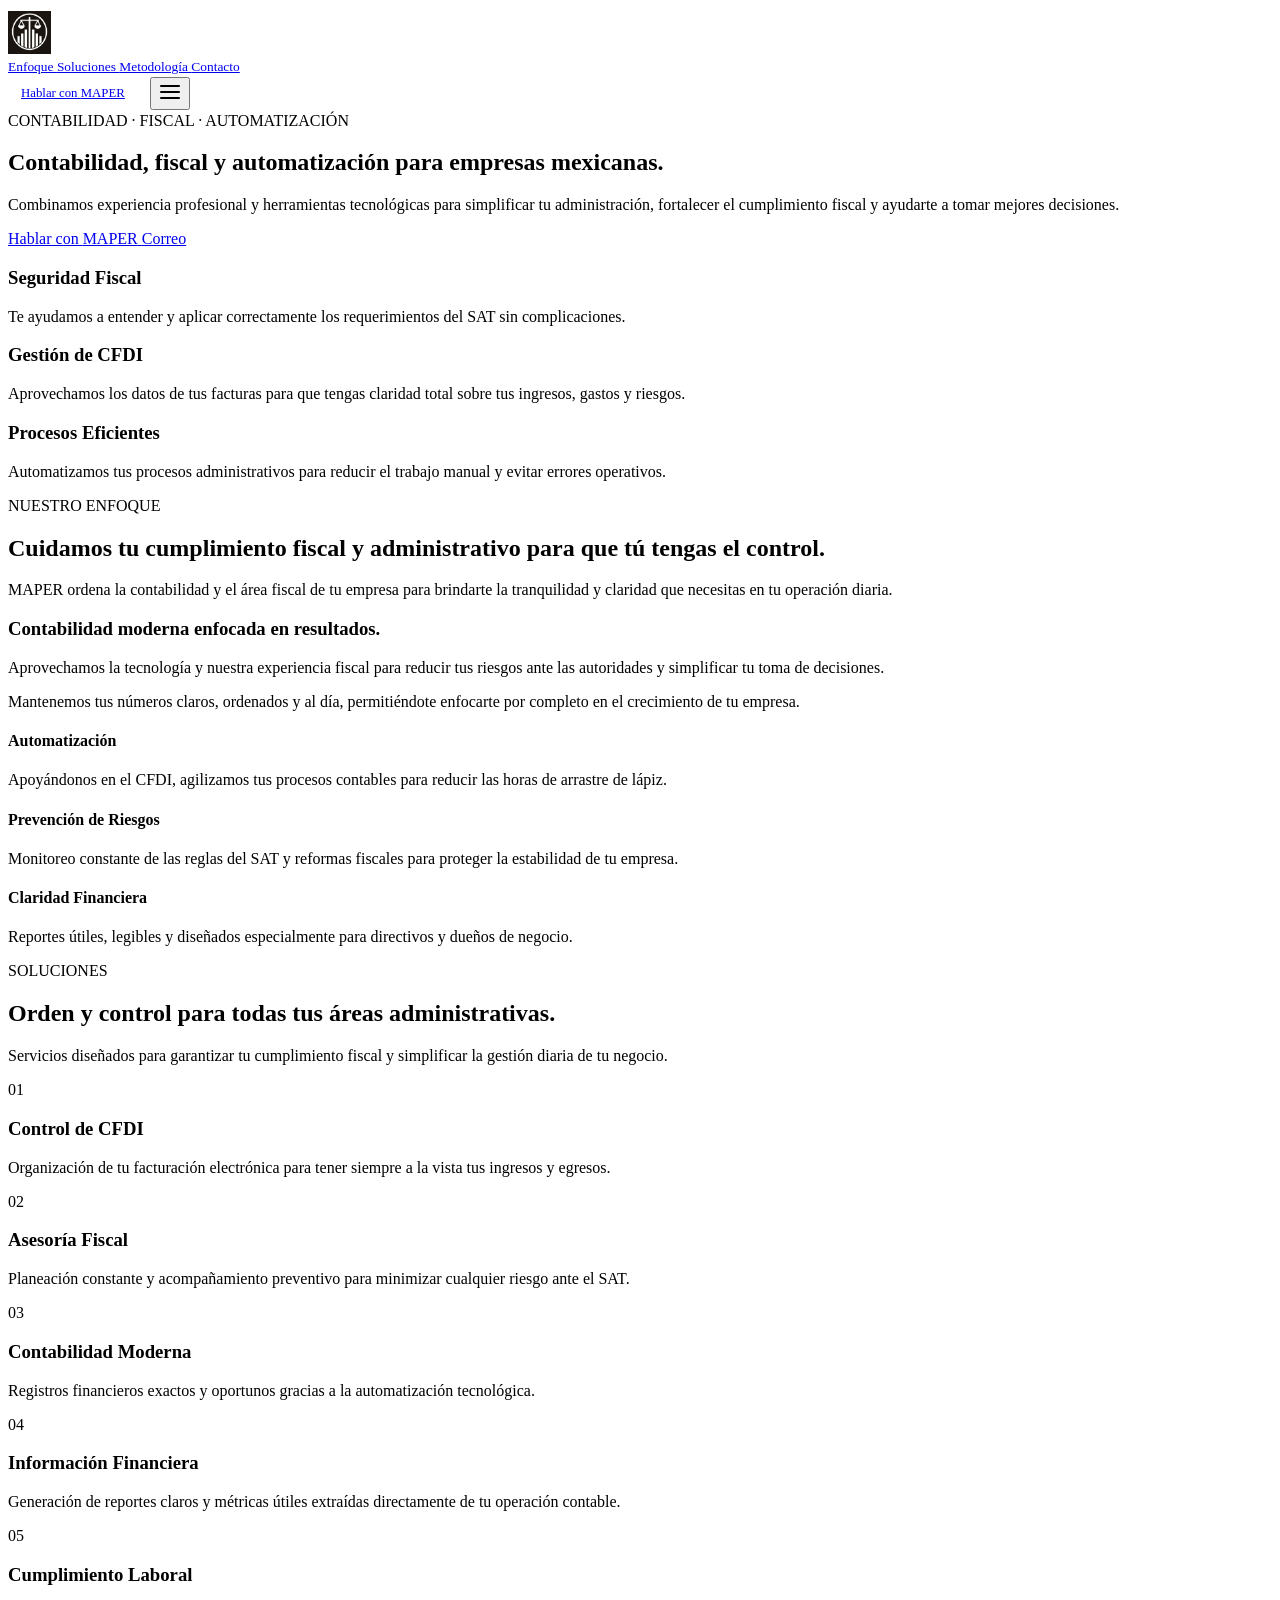
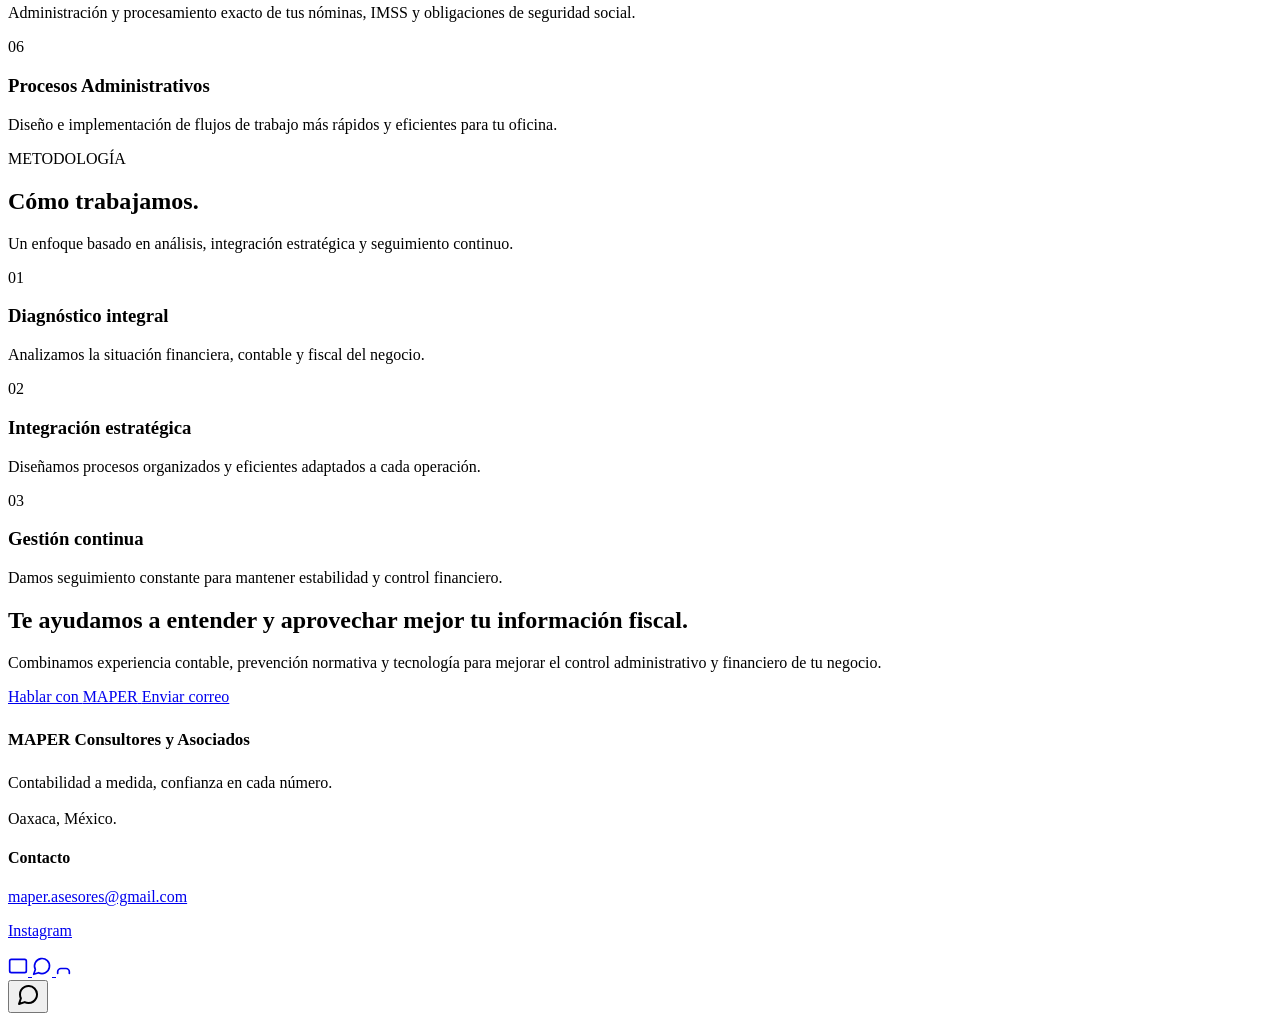
==== index.html @ bc494746 "Actualiza identidad MAPER y retira prototipo Radar Fiscal" ====
<!DOCTYPE html>
<html lang="es">

<head>

<meta charset="UTF-8">
<meta name="viewport" content="width=device-width, initial-scale=1.0">

<title data-brand-template="{name} | Contabilidad, Fiscal y Automatización">MAPER | Contabilidad, Fiscal y Automatización</title>
<meta property="og:title" content="MAPER | Contabilidad, Fiscal y Automatización" data-brand-content="{name} | Contabilidad, Fiscal y Automatización">
<meta property="og:description" content="Te ayudamos a entender y aprovechar mejor tu información fiscal. Servicios de contabilidad, fiscal y automatización para empresas mexicanas.">

<meta property="og:url" content="https://servicios-contables-numera.github.io/numera/" data-brand-url="">
<meta property="og:type" content="website">

<meta name="twitter:card" content="summary_large_image">
<meta name="twitter:title" content="MAPER | Contabilidad, Fiscal y Automatización" data-brand-content="{name} | Contabilidad, Fiscal y Automatización">
<meta name="twitter:description" content="Te ayudamos a entender y aprovechar mejor tu información fiscal. Servicios de contabilidad, fiscal y automatización para empresas mexicanas.">

<meta name="description" content="Te ayudamos a entender y aprovechar mejor tu información fiscal. Servicios de contabilidad, fiscal y automatización para empresas mexicanas.">

<link rel="preconnect" href="https://fonts.googleapis.com">
<link rel="preconnect" href="https://fonts.gstatic.com" crossorigin>

<link href="https://fonts.googleapis.com/css2?family=Inter:wght@300;400;500;600;700;800&amp;display=swap" rel="stylesheet">

<link rel="stylesheet" href="assets/css/base.css">
<link rel="stylesheet" href="assets/css/layout.css">
<link rel="stylesheet" href="assets/css/components.css">
<link rel="stylesheet" href="assets/css/animations.css">

<link rel="stylesheet" href="assets/css/marca.css"><script defer src="assets/js/marca-config.js"></script><script defer src="assets/js/marca.js"></script></head>

<body>

<div class="glow glow1"></div>
<div class="glow glow2"></div>

<div class="container">

<nav>

<div class="logo">

<span class="brand-lockup"><img class="brand-icon" data-brand-image="icon" src="[data-uri]" alt="MAPER Consultores y Asociados"><span class="brand-copy"><span class="brand-wordmark" data-brand="name">MAPER</span><span class="brand-descriptor" data-brand="descriptor">Consultores y Asociados</span></span></span>

</div>

<div class="nav-links">

<a href="#quienes">
Enfoque
</a>

<a href="#servicios">
Soluciones
</a>

<a href="#metodologia">
Metodología
</a>

<a href="contacto/">
Contacto
</a>

</div>

<div class="nav-actions" style="display: flex; align-items: center; gap: 12px;">

<a href="https://wa.me/529511640268?text=Hola%2C%20me%20gustar%C3%ADa%20conocer%20los%20servicios%20de%20MAPER%20Consultores%20y%20Asociados." target="_blank" class="nav-btn" data-brand-link="whatsapp">
Hablar con <span data-brand="name">MAPER</span>
</a>

<button class="hamburger" aria-label="Abrir menú" aria-expanded="false" id="mobile-menu-btn">
  <svg viewbox="0 0 24 24" width="24" height="24" stroke="currentColor" stroke-width="2" fill="none" stroke-linecap="round" stroke-linejoin="round" class="icon-menu"><line x1="3" y1="12" x2="21" y2="12"></line><line x1="3" y1="6" x2="21" y2="6"></line><line x1="3" y1="18" x2="21" y2="18"></line></svg>
  <svg viewbox="0 0 24 24" width="24" height="24" stroke="currentColor" stroke-width="2" fill="none" stroke-linecap="round" stroke-linejoin="round" class="icon-close" style="display:none;"><line x1="18" y1="6" x2="6" y2="18"></line><line x1="6" y1="6" x2="18" y2="18"></line></svg>
</button>

</div>

</nav>

</div>

<!-- HERO -->

<section class="hero fade">

<div class="container">

<div class="hero-grid">

<div>

<div class="hero-badge">

CONTABILIDAD · FISCAL · AUTOMATIZACIÓN

</div>

<h1>

Contabilidad, fiscal y automatización
<span class="hero-gradient">
para empresas mexicanas.
</span>

</h1>

<p>

Combinamos experiencia profesional y herramientas tecnológicas para simplificar tu administración, fortalecer el cumplimiento fiscal y ayudarte a tomar mejores decisiones.

</p>

<div class="buttons">

<a href="https://wa.me/529511640268?text=Hola%2C%20me%20gustar%C3%ADa%20conocer%20los%20servicios%20de%20MAPER%20Consultores%20y%20Asociados." target="_blank" class="btn btn-primary" data-brand-link="whatsapp">

Hablar con <span data-brand="name">MAPER</span>

</a>

<a href="mailto:maper.asesores@gmail.com?subject=Solicitud%20de%20informaci%C3%B3n&amp;body=Hola%2C%20equipo%20MAPER.%0AMe%20gustar%C3%ADa%20recibir%20informaci%C3%B3n%20sobre%20sus%20servicios." class="btn btn-secondary" data-brand-link="mail">

Correo

</a>

</div>

</div>

<div class="hero-side">

<div class="metric">

<h3>
Seguridad Fiscal
</h3>

<p>
Te ayudamos a entender y aplicar correctamente los requerimientos del SAT sin complicaciones.
</p>

</div>

<div class="metric">

<h3>
Gestión de CFDI
</h3>

<p>
Aprovechamos los datos de tus facturas para que tengas claridad total sobre tus ingresos, gastos y riesgos.
</p>

</div>

<div class="metric">

<h3>
Procesos Eficientes
</h3>

<p>
Automatizamos tus procesos administrativos para reducir el trabajo manual y evitar errores operativos.
</p>

</div>

</div>

</div>

</div>

</section>

<!-- QUIENES SOMOS -->

<section class="section fade" id="quienes">

<div class="container">

<div class="section-title">

<span>
NUESTRO ENFOQUE
</span>

<h2>
Cuidamos tu cumplimiento fiscal y administrativo para que tú tengas el control.
</h2>

<p>

<span data-brand="name">MAPER</span> ordena la contabilidad y el área fiscal de tu empresa
para brindarte la tranquilidad y claridad que necesitas en tu operación diaria.

</p>

</div>

<div class="about-grid">

<div class="about-text">

<h3>

Contabilidad moderna
<span>
enfocada en resultados.
</span>

</h3>

<p>

Aprovechamos la tecnología y nuestra experiencia fiscal para
reducir tus riesgos ante las autoridades y simplificar tu toma de decisiones.

</p>

<p>

Mantenemos tus números claros, ordenados y al día, permitiéndote enfocarte por completo en el crecimiento de tu empresa.

</p>

</div>

<div class="about-cards">

<div class="about-card">

<h4>
Automatización
</h4>

<p>
Apoyándonos en el CFDI, agilizamos tus procesos contables para reducir las horas de arrastre de lápiz.
</p>

</div>

<div class="about-card">

<h4>
Prevención de Riesgos
</h4>

<p>
Monitoreo constante de las reglas del SAT y reformas fiscales para proteger la estabilidad de tu empresa.
</p>

</div>

<div class="about-card">

<h4>
Claridad Financiera
</h4>

<p>
Reportes útiles, legibles y diseñados especialmente para directivos y dueños de negocio.
</p>

</div>

</div>

</div>

</div>

</section>

<!-- SERVICIOS -->

<section class="section fade" id="servicios">

<div class="container">

<div class="section-title">

<span>
SOLUCIONES
</span>

<h2>
Orden y control para todas tus áreas administrativas.
</h2>

<p>

Servicios diseñados para garantizar tu cumplimiento
fiscal y simplificar la gestión diaria de tu negocio.

</p>

</div>

<div class="services">

<div class="service-card">

<div class="service-icon">
01
</div>

<h3>
Control de CFDI
</h3>

<p>
Organización de tu facturación electrónica para tener siempre a la vista tus ingresos y egresos.
</p>

</div>

<div class="service-card">

<div class="service-icon">
02
</div>

<h3>
Asesoría Fiscal
</h3>

<p>
Planeación constante y acompañamiento preventivo para minimizar cualquier riesgo ante el SAT.
</p>

</div>

<div class="service-card">

<div class="service-icon">
03
</div>

<h3>
Contabilidad Moderna
</h3>

<p>
Registros financieros exactos y oportunos gracias a la automatización tecnológica.
</p>

</div>

<div class="service-card">

<div class="service-icon">
04
</div>

<h3>
Información Financiera
</h3>

<p>
Generación de reportes claros y métricas útiles extraídas directamente de tu operación contable.
</p>

</div>

<div class="service-card">

<div class="service-icon">
05
</div>

<h3>
Cumplimiento Laboral
</h3>

<p>
Administración y procesamiento exacto de tus nóminas, IMSS y obligaciones de seguridad social.
</p>

</div>

<div class="service-card">

<div class="service-icon">
06
</div>

<h3>
Procesos Administrativos
</h3>

<p>
Diseño e implementación de flujos de trabajo más rápidos y eficientes para tu oficina.
</p>

</div>

</div>

</div>

</section>

<!-- METODO -->

<section class="section dark-section fade" id="metodologia">

<div class="container">

<div class="section-title">

<span>
METODOLOGÍA
</span>

<h2>
Cómo trabajamos.
</h2>

<p>

Un enfoque basado en análisis,
integración estratégica y seguimiento continuo.

</p>

</div>

<div class="metodo-grid">

<div class="metodo-card">

<div class="metodo-numero">
01
</div>

<h3>
Diagnóstico integral
</h3>

<p>
Analizamos la situación financiera, contable y fiscal del negocio.
</p>

</div>

<div class="metodo-card">

<div class="metodo-numero">
02
</div>

<h3>
Integración estratégica
</h3>

<p>
Diseñamos procesos organizados y eficientes adaptados a cada operación.
</p>

</div>

<div class="metodo-card">

<div class="metodo-numero">
03
</div>

<h3>
Gestión continua
</h3>

<p>
Damos seguimiento constante para mantener estabilidad y control financiero.
</p>

</div>

</div>

</div>

</section>

<!-- CONTACTO -->

<section class="section fade" id="contacto">

<div class="container">

<div class="contact-box">

<h2>

Te ayudamos a entender y aprovechar mejor tu información fiscal.

</h2>

<p>

Combinamos experiencia contable, prevención normativa y
tecnología para mejorar el control administrativo y
financiero de tu negocio.

</p>

<div class="buttons" style="justify-content:center;">

<a class="btn btn-primary" href="https://wa.me/529511640268?text=Hola%2C%20me%20gustar%C3%ADa%20conocer%20los%20servicios%20de%20MAPER%20Consultores%20y%20Asociados." target="_blank" data-brand-link="whatsapp">

Hablar con <span data-brand="name">MAPER</span>

</a>

<a class="btn btn-secondary" href="mailto:maper.asesores@gmail.com?subject=Solicitud%20de%20informaci%C3%B3n&amp;body=Hola%2C%20equipo%20MAPER.%0AMe%20gustar%C3%ADa%20recibir%20informaci%C3%B3n%20sobre%20sus%20servicios." data-brand-link="mail">

Enviar correo

</a>

</div>

</div>

</div>

</section>

<!-- FOOTER -->

<footer>

<div class="container">

<div class="footer">

<div>

<h4>
<span data-brand="fullName">MAPER Consultores y Asociados</span>
</h4>

<p>

<span data-brand="tagline">Contabilidad a medida, confianza en cada número.</span><br>
<span data-brand="location">Oaxaca, México.</span>

</p>

</div>

<div>

<h4>
Contacto
</h4>

<p>

<a href="mailto:maper.asesores@gmail.com?subject=Solicitud%20de%20informaci%C3%B3n&amp;body=Hola%2C%20equipo%20MAPER.%0AMe%20gustar%C3%ADa%20recibir%20informaci%C3%B3n%20sobre%20sus%20servicios." data-brand-link="mail">
<span data-brand="email">maper.asesores@gmail.com</span>
</a>

</p>

<p>

<a href="https://www.instagram.com/numera_contadores" target="_blank" data-brand-link="instagram">

Instagram

</a>

</p>

</div>

</div>

</div>

</footer>

<div class="fab-wrapper">
  <div class="fab-menu">
    <a href="mailto:maper.asesores@gmail.com?subject=Solicitud%20de%20informaci%C3%B3n&amp;body=Hola%2C%20equipo%20MAPER.%0AMe%20gustar%C3%ADa%20recibir%20informaci%C3%B3n%20sobre%20sus%20servicios." class="fab-item mail" aria-label="Correo" data-brand-link="mail">
      <svg xmlns="http://www.w3.org/2000/svg" width="20" height="20" viewbox="0 0 24 24" fill="none" stroke="currentColor" stroke-width="2" stroke-linecap="round" stroke-linejoin="round"><rect width="20" height="16" x="2" y="4" rx="2"><path d="m22 7-8.97 5.7a1.94 1.94 0 0 1-2.06 0L2 7"></svg>
    </a>
    <a href="https://wa.me/529511640268?text=Hola%2C%20me%20gustar%C3%ADa%20conocer%20los%20servicios%20de%20MAPER%20Consultores%20y%20Asociados." class="fab-item whatsapp" target="_blank" aria-label="WhatsApp" data-brand-link="whatsapp">
      <svg xmlns="http://www.w3.org/2000/svg" width="20" height="20" viewbox="0 0 24 24" fill="none" stroke="currentColor" stroke-width="2" stroke-linecap="round" stroke-linejoin="round"><path d="M7.9 20A9 9 0 1 0 4 16.1L2 22Z"></svg>
    </a>
    <a href="contacto/" class="fab-item contact" aria-label="Hablar con MAPER" data-brand-aria="Hablar con {name}">
      <svg xmlns="http://www.w3.org/2000/svg" width="20" height="20" viewbox="0 0 24 24" fill="none" stroke="currentColor" stroke-width="2" stroke-linecap="round" stroke-linejoin="round"><path d="M16 21v-2a4 4 0 0 0-4-4H6a4 4 0 0 0-4 4v2"><circle cx="9" cy="7" r="4"><path d="M22 21v-2a4 4 0 0 0-3-3.87"><path d="M16 3.13a4 4 0 0 1 0 7.75"></svg>
    </a>
  </div>
  <button class="fab-toggle" aria-label="Opciones de contacto" id="fab-toggle-btn">
    <svg viewbox="0 0 24 24" width="24" height="24" stroke="currentColor" stroke-width="2" fill="none" stroke-linecap="round" stroke-linejoin="round" class="icon-chat"><path d="M21 11.5a8.38 8.38 0 0 1-.9 3.8 8.5 8.5 0 0 1-7.6 4.7 8.38 8.38 0 0 1-3.8-.9L3 21l1.9-5.7a8.38 8.38 0 0 1-.9-3.8 8.5 8.5 0 0 1 4.7-7.6 8.38 8.38 0 0 1 3.8-.9h.5a8.48 8.48 0 0 1 8 8v.5z"></path></svg>
    <svg viewbox="0 0 24 24" width="24" height="24" stroke="currentColor" stroke-width="2" fill="none" stroke-linecap="round" stroke-linejoin="round" class="icon-close" style="display:none;"><line x1="18" y1="6" x2="6" y2="18"></line><line x1="6" y1="6" x2="18" y2="18"></line></svg>
  </button>
</div>

<script defer src="assets/js/main.js"></script>

</body>

</html>
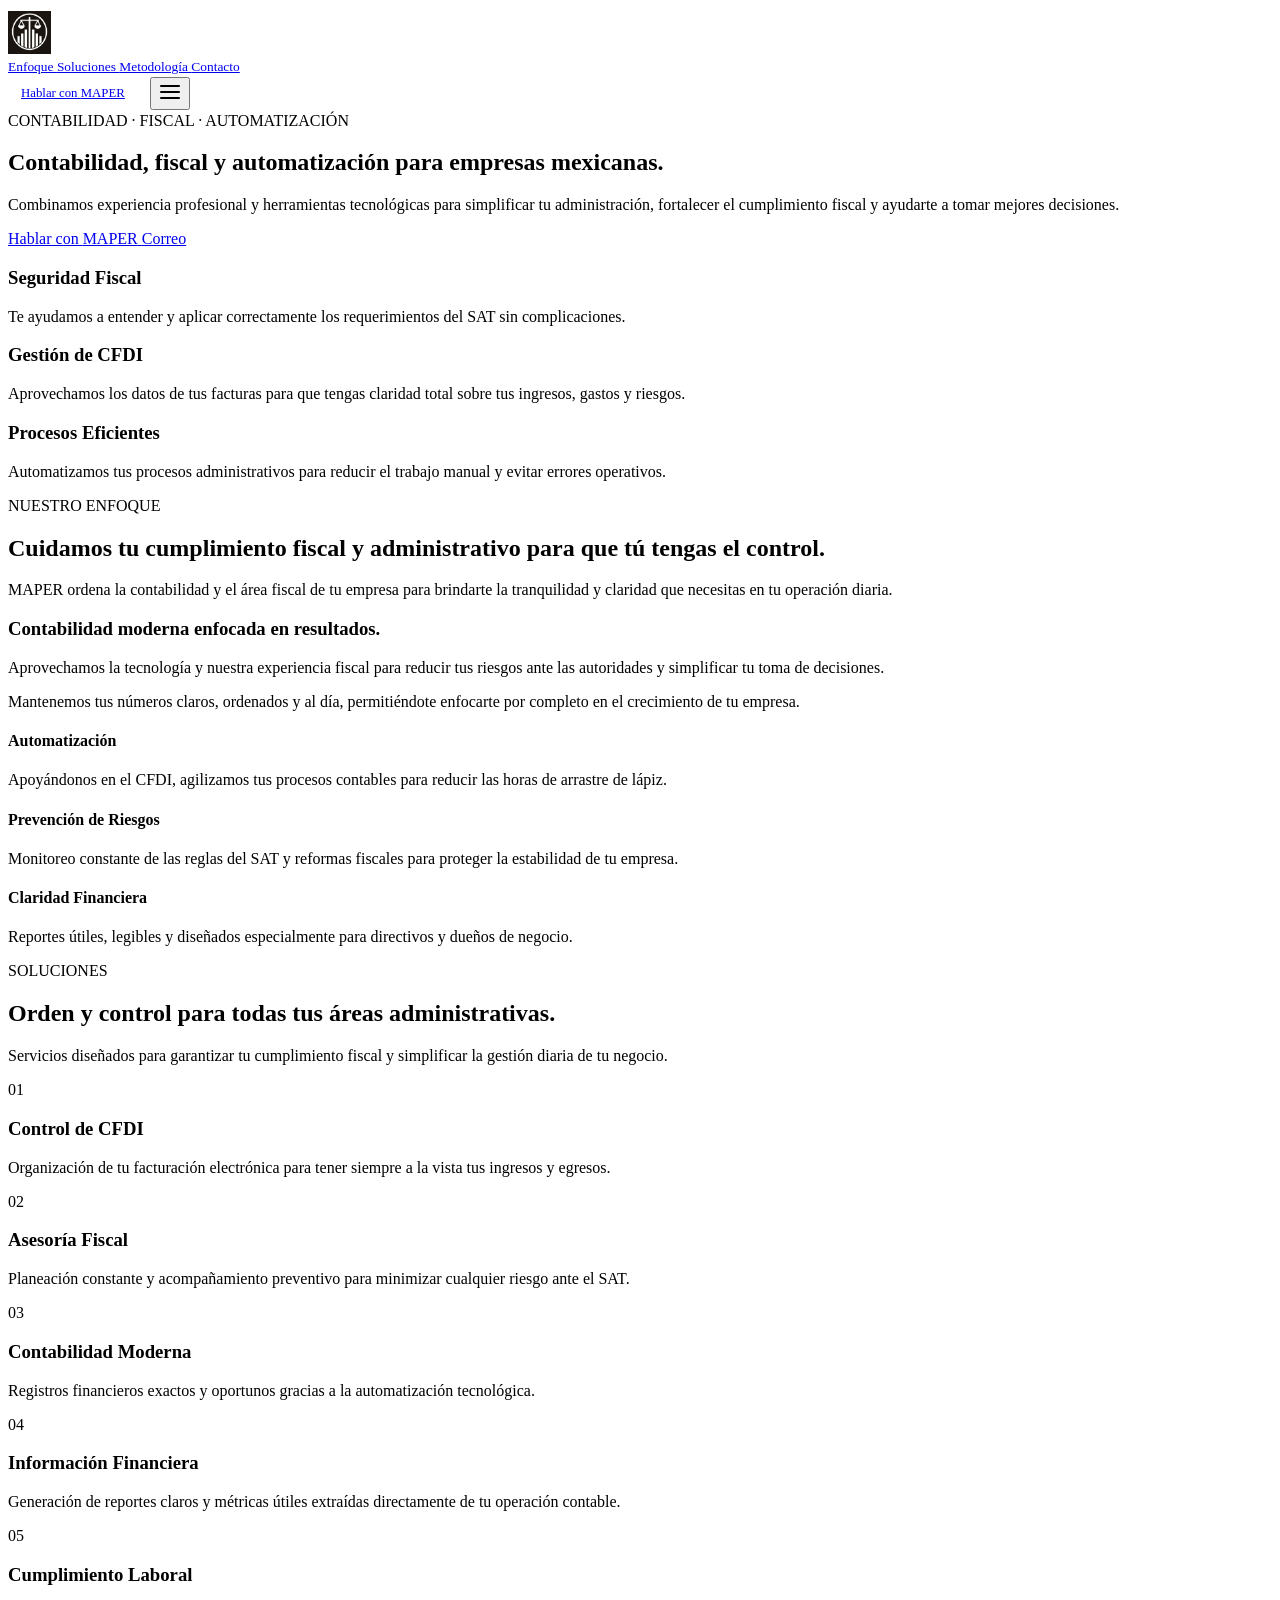
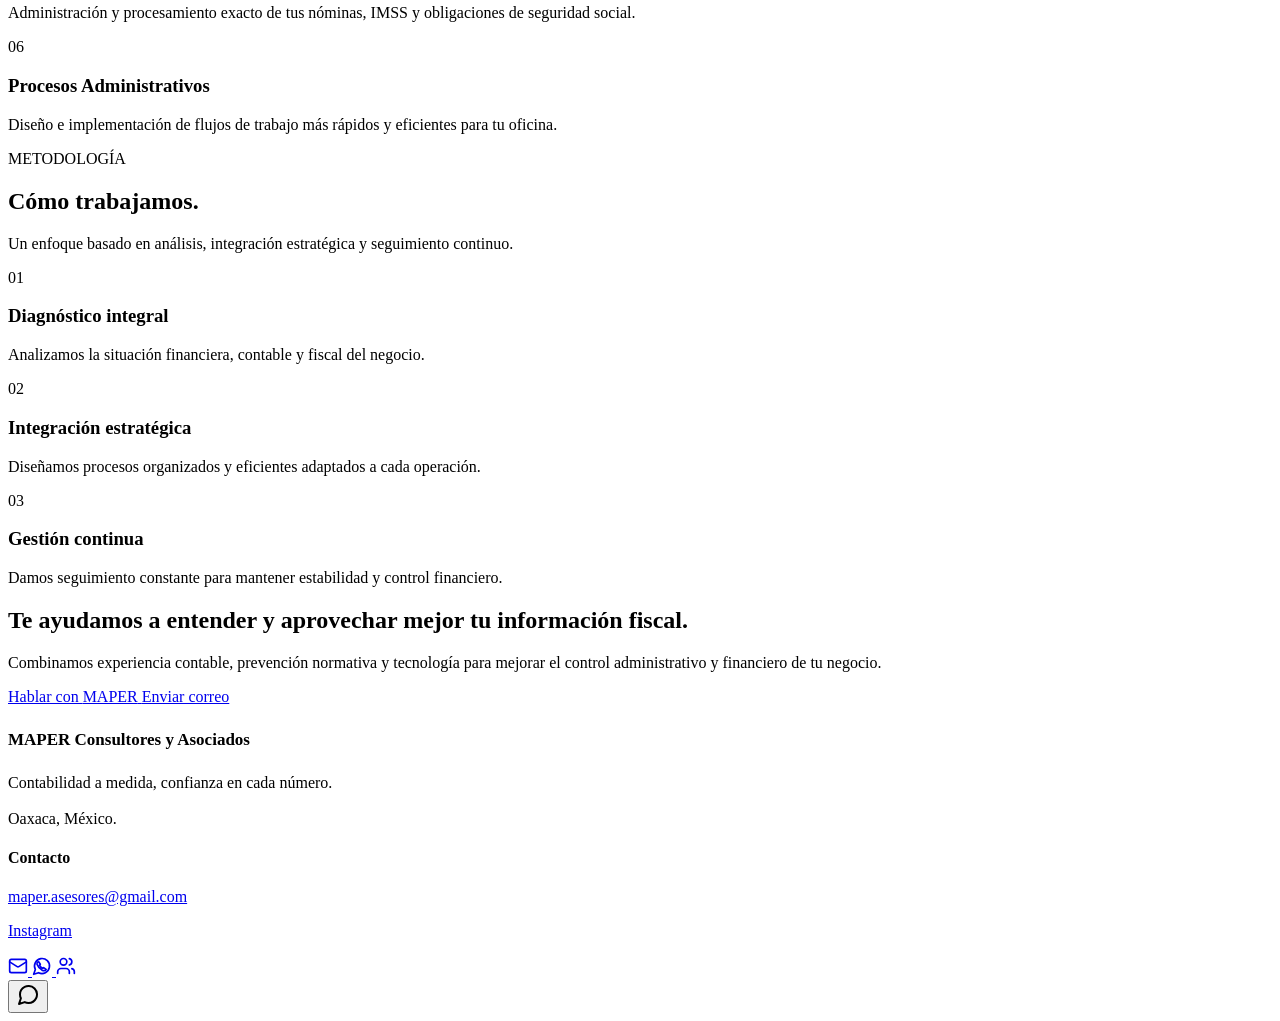
==== commit 1728918b: "Actualiza datos del sitio MAPER" ====
--- a/index.html
+++ b/index.html
@@ -10,7 +10,7 @@
 <meta property="og:title" content="MAPER | Contabilidad, Fiscal y Automatización" data-brand-content="{name} | Contabilidad, Fiscal y Automatización">
 <meta property="og:description" content="Te ayudamos a entender y aprovechar mejor tu información fiscal. Servicios de contabilidad, fiscal y automatización para empresas mexicanas.">
 
-<meta property="og:url" content="https://servicios-contables-numera.github.io/numera/" data-brand-url="">
+<meta property="og:url" content="https://maper-consultores.github.io/" data-brand-url="">
 <meta property="og:type" content="website">
 
 <meta name="twitter:card" content="summary_large_image">
@@ -73,8 +73,8 @@
 </a>
 
 <button class="hamburger" aria-label="Abrir menú" aria-expanded="false" id="mobile-menu-btn">
-  <svg viewbox="0 0 24 24" width="24" height="24" stroke="currentColor" stroke-width="2" fill="none" stroke-linecap="round" stroke-linejoin="round" class="icon-menu"><line x1="3" y1="12" x2="21" y2="12"></line><line x1="3" y1="6" x2="21" y2="6"></line><line x1="3" y1="18" x2="21" y2="18"></line></svg>
-  <svg viewbox="0 0 24 24" width="24" height="24" stroke="currentColor" stroke-width="2" fill="none" stroke-linecap="round" stroke-linejoin="round" class="icon-close" style="display:none;"><line x1="18" y1="6" x2="6" y2="18"></line><line x1="6" y1="6" x2="18" y2="18"></line></svg>
+  <svg width="24" height="24" stroke="currentColor" stroke-width="2" fill="none" stroke-linecap="round" stroke-linejoin="round" class="icon-menu" viewBox="0 0 24 24"><line x1="3" y1="12" x2="21" y2="12"></line><line x1="3" y1="6" x2="21" y2="6"></line><line x1="3" y1="18" x2="21" y2="18"></line></svg>
+  <svg width="24" height="24" stroke="currentColor" stroke-width="2" fill="none" stroke-linecap="round" stroke-linejoin="round" class="icon-close" style="display:none;" viewBox="0 0 24 24"><line x1="18" y1="6" x2="6" y2="18"></line><line x1="6" y1="6" x2="18" y2="18"></line></svg>
 </button>
 
 </div>
@@ -570,7 +570,7 @@
 
 <p>
 
-<a href="https://www.instagram.com/numera_contadores" target="_blank" data-brand-link="instagram">
+<a href="https://www.instagram.com/maper_consultores/" target="_blank" data-brand-link="instagram">
 
 Instagram
 
@@ -589,18 +589,18 @@
 <div class="fab-wrapper">
   <div class="fab-menu">
     <a href="mailto:maper.asesores@gmail.com?subject=Solicitud%20de%20informaci%C3%B3n&amp;body=Hola%2C%20equipo%20MAPER.%0AMe%20gustar%C3%ADa%20recibir%20informaci%C3%B3n%20sobre%20sus%20servicios." class="fab-item mail" aria-label="Correo" data-brand-link="mail">
-      <svg xmlns="http://www.w3.org/2000/svg" width="20" height="20" viewbox="0 0 24 24" fill="none" stroke="currentColor" stroke-width="2" stroke-linecap="round" stroke-linejoin="round"><rect width="20" height="16" x="2" y="4" rx="2"><path d="m22 7-8.97 5.7a1.94 1.94 0 0 1-2.06 0L2 7"></svg>
+      <svg xmlns="http://www.w3.org/2000/svg" width="20" height="20" fill="none" stroke="currentColor" stroke-width="2" stroke-linecap="round" stroke-linejoin="round" viewBox="0 0 24 24"><rect width="20" height="16" x="2" y="4" rx="2" /><path d="m22 7-8.97 5.7a1.94 1.94 0 0 1-2.06 0L2 7" /></svg>
     </a>
     <a href="https://wa.me/529511640268?text=Hola%2C%20me%20gustar%C3%ADa%20conocer%20los%20servicios%20de%20MAPER%20Consultores%20y%20Asociados." class="fab-item whatsapp" target="_blank" aria-label="WhatsApp" data-brand-link="whatsapp">
-      <svg xmlns="http://www.w3.org/2000/svg" width="20" height="20" viewbox="0 0 24 24" fill="none" stroke="currentColor" stroke-width="2" stroke-linecap="round" stroke-linejoin="round"><path d="M7.9 20A9 9 0 1 0 4 16.1L2 22Z"></svg>
+      <svg xmlns="http://www.w3.org/2000/svg" width="20" height="20" fill="none" stroke="currentColor" stroke-width="2" stroke-linecap="round" stroke-linejoin="round" viewBox="0 0 24 24"><path d="M7.9 20A9 9 0 1 0 4 16.1L2 22Z" /><path d="M8 7l2 3-1 1c1 2 2 3 4 4l1-1 3 2c-1 2-3 2-5 1-3-2-5-4-6-7 0-2 0-3 2-3z" /></svg>
     </a>
     <a href="contacto/" class="fab-item contact" aria-label="Hablar con MAPER" data-brand-aria="Hablar con {name}">
-      <svg xmlns="http://www.w3.org/2000/svg" width="20" height="20" viewbox="0 0 24 24" fill="none" stroke="currentColor" stroke-width="2" stroke-linecap="round" stroke-linejoin="round"><path d="M16 21v-2a4 4 0 0 0-4-4H6a4 4 0 0 0-4 4v2"><circle cx="9" cy="7" r="4"><path d="M22 21v-2a4 4 0 0 0-3-3.87"><path d="M16 3.13a4 4 0 0 1 0 7.75"></svg>
+      <svg xmlns="http://www.w3.org/2000/svg" width="20" height="20" fill="none" stroke="currentColor" stroke-width="2" stroke-linecap="round" stroke-linejoin="round" viewBox="0 0 24 24"><path d="M16 21v-2a4 4 0 0 0-4-4H6a4 4 0 0 0-4 4v2" /><circle cx="9" cy="7" r="4" /><path d="M22 21v-2a4 4 0 0 0-3-3.87" /><path d="M16 3.13a4 4 0 0 1 0 7.75" /></svg>
     </a>
   </div>
   <button class="fab-toggle" aria-label="Opciones de contacto" id="fab-toggle-btn">
-    <svg viewbox="0 0 24 24" width="24" height="24" stroke="currentColor" stroke-width="2" fill="none" stroke-linecap="round" stroke-linejoin="round" class="icon-chat"><path d="M21 11.5a8.38 8.38 0 0 1-.9 3.8 8.5 8.5 0 0 1-7.6 4.7 8.38 8.38 0 0 1-3.8-.9L3 21l1.9-5.7a8.38 8.38 0 0 1-.9-3.8 8.5 8.5 0 0 1 4.7-7.6 8.38 8.38 0 0 1 3.8-.9h.5a8.48 8.48 0 0 1 8 8v.5z"></path></svg>
-    <svg viewbox="0 0 24 24" width="24" height="24" stroke="currentColor" stroke-width="2" fill="none" stroke-linecap="round" stroke-linejoin="round" class="icon-close" style="display:none;"><line x1="18" y1="6" x2="6" y2="18"></line><line x1="6" y1="6" x2="18" y2="18"></line></svg>
+    <svg width="24" height="24" stroke="currentColor" stroke-width="2" fill="none" stroke-linecap="round" stroke-linejoin="round" class="icon-chat" viewBox="0 0 24 24"><path d="M21 11.5a8.38 8.38 0 0 1-.9 3.8 8.5 8.5 0 0 1-7.6 4.7 8.38 8.38 0 0 1-3.8-.9L3 21l1.9-5.7a8.38 8.38 0 0 1-.9-3.8 8.5 8.5 0 0 1 4.7-7.6 8.38 8.38 0 0 1 3.8-.9h.5a8.48 8.48 0 0 1 8 8v.5z"></path></svg>
+    <svg width="24" height="24" stroke="currentColor" stroke-width="2" fill="none" stroke-linecap="round" stroke-linejoin="round" class="icon-close" style="display:none;" viewBox="0 0 24 24"><line x1="18" y1="6" x2="6" y2="18"></line><line x1="6" y1="6" x2="18" y2="18"></line></svg>
   </button>
 </div>
 
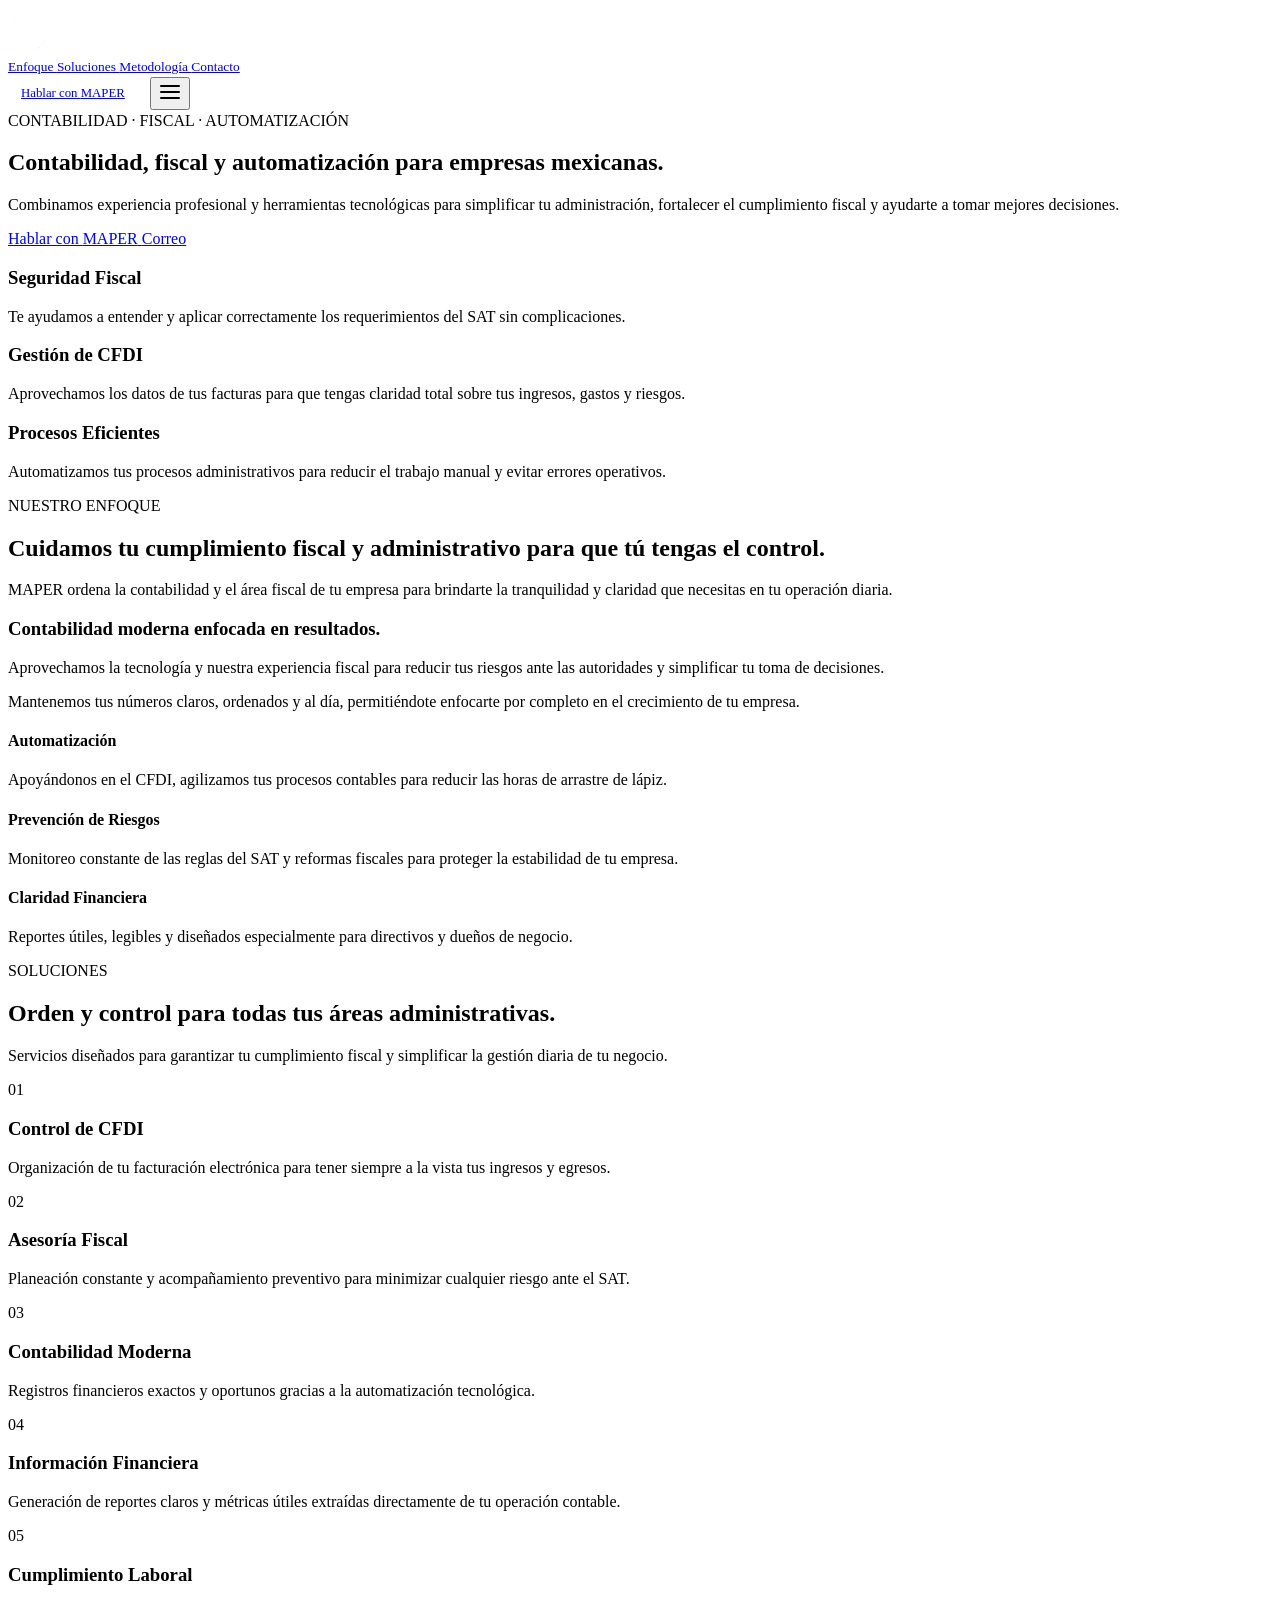
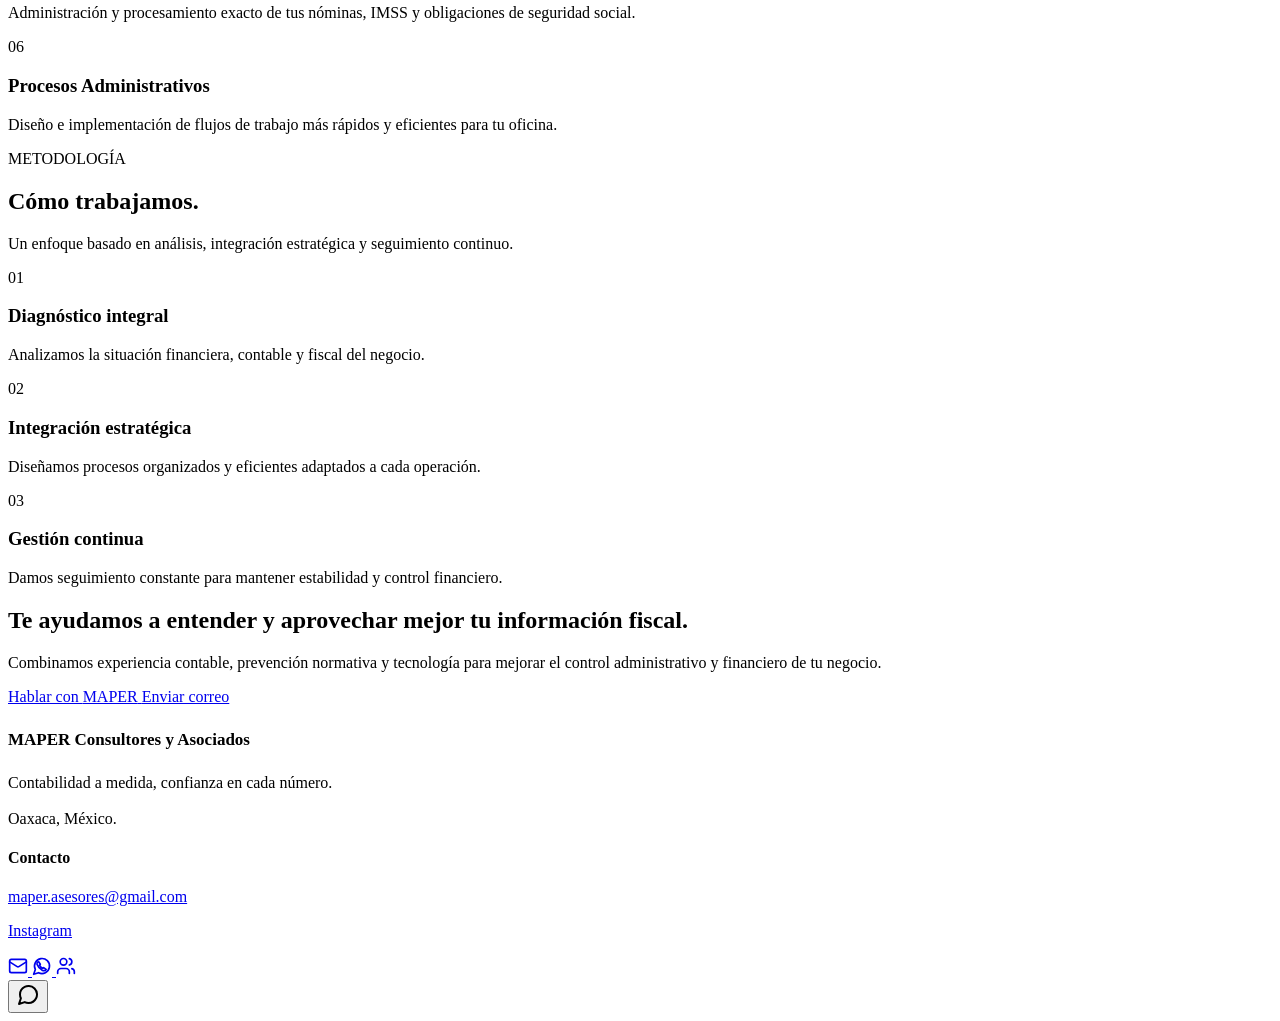
==== commit b3a6caf5: "Actualiza datos del sitio MAPER" ====
--- a/index.html
+++ b/index.html
@@ -12,6 +12,15 @@
 
 <meta property="og:url" content="https://maper-consultores.github.io/" data-brand-url="">
 <meta property="og:type" content="website">
+<meta property="og:image" content="https://maper-consultores.github.io/assets/logos/og-image.jpg" data-brand-url="assets/logos/og-image.jpg">
+<meta property="og:image:secure_url" content="https://maper-consultores.github.io/assets/logos/og-image.jpg" data-brand-url="assets/logos/og-image.jpg">
+<meta property="og:image:type" content="image/jpeg">
+<meta property="og:image:width" content="800">
+<meta property="og:image:height" content="800">
+<meta property="og:image:alt" content="MAPER Consultores y Asociados" data-brand-content="{fullName}">
+<meta name="twitter:image" content="https://maper-consultores.github.io/assets/logos/og-image.jpg" data-brand-url="assets/logos/og-image.jpg">
+<meta name="twitter:image:alt" content="MAPER Consultores y Asociados" data-brand-content="{fullName}">
+
 
 <meta name="twitter:card" content="summary_large_image">
 <meta name="twitter:title" content="MAPER | Contabilidad, Fiscal y Automatización" data-brand-content="{name} | Contabilidad, Fiscal y Automatización">
@@ -42,7 +51,7 @@
 
 <div class="logo">
 
-<span class="brand-lockup"><img class="brand-icon" data-brand-image="icon" src="[data-uri]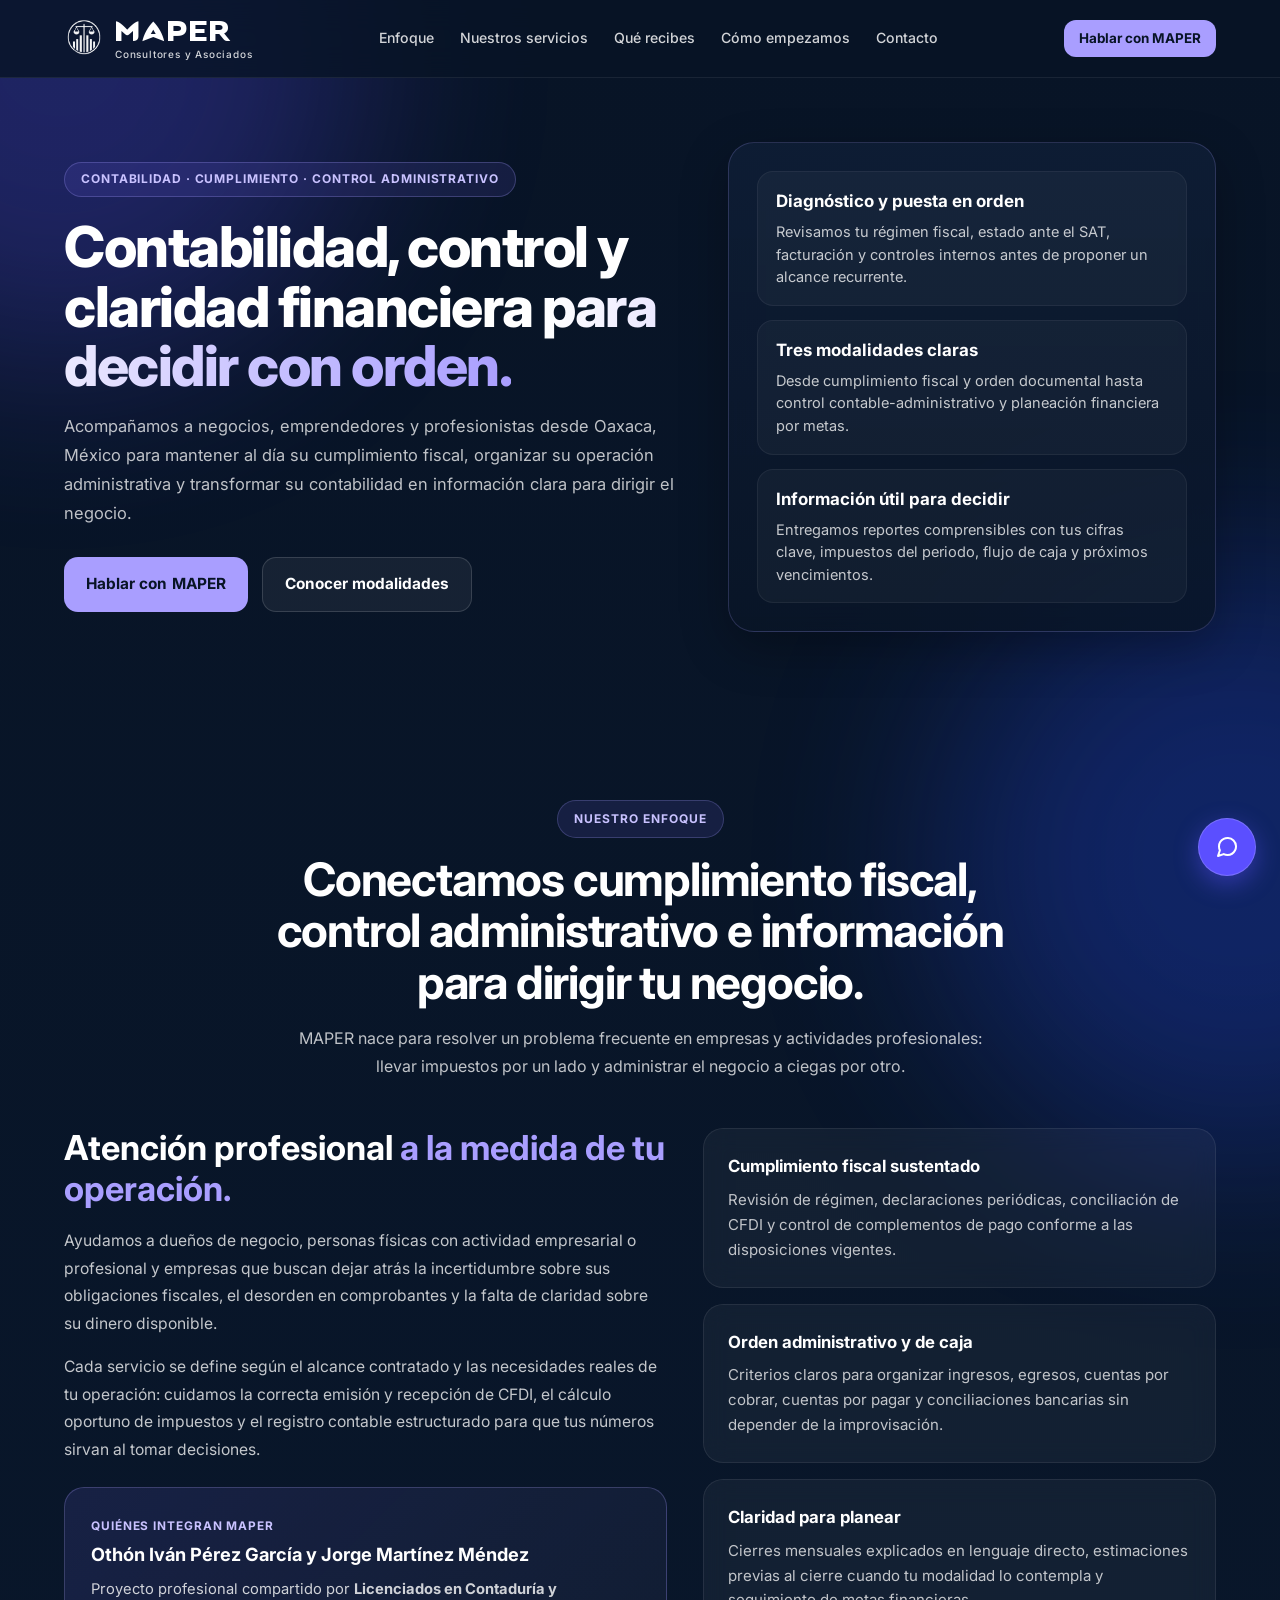
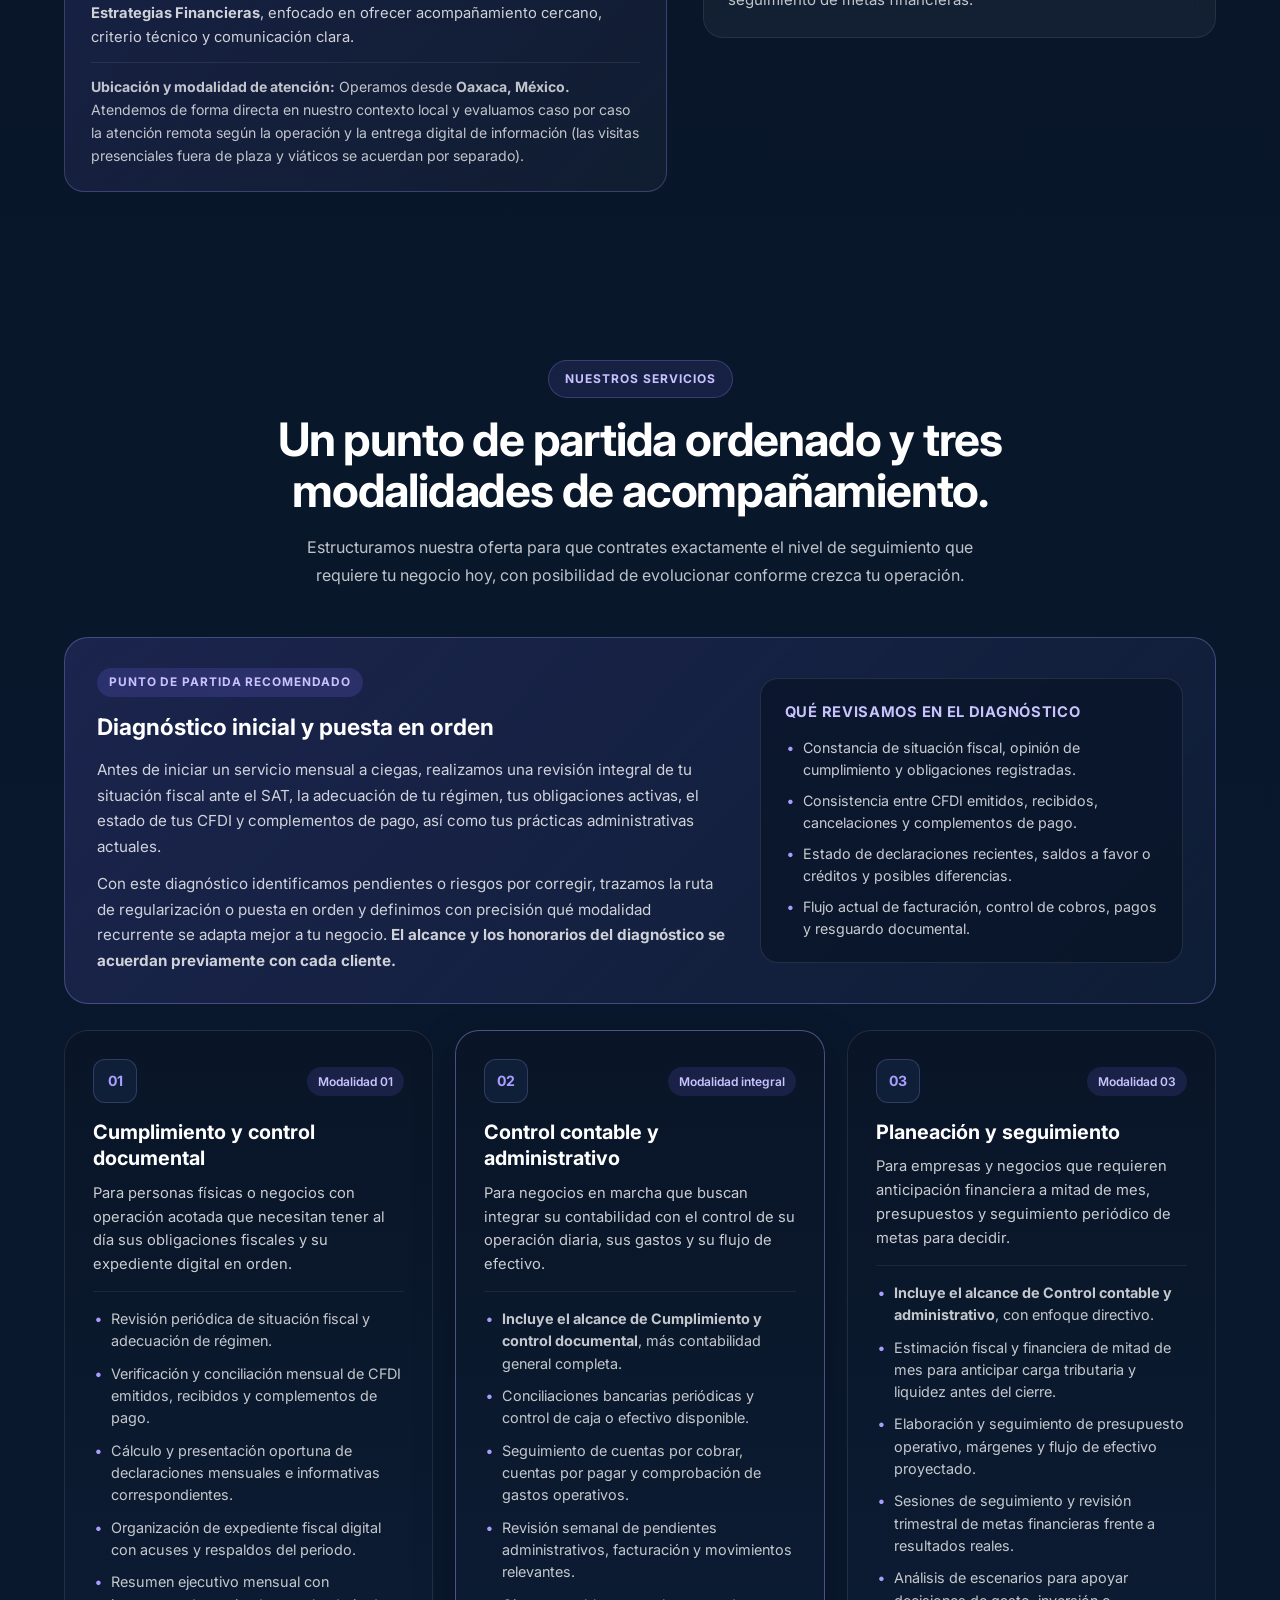
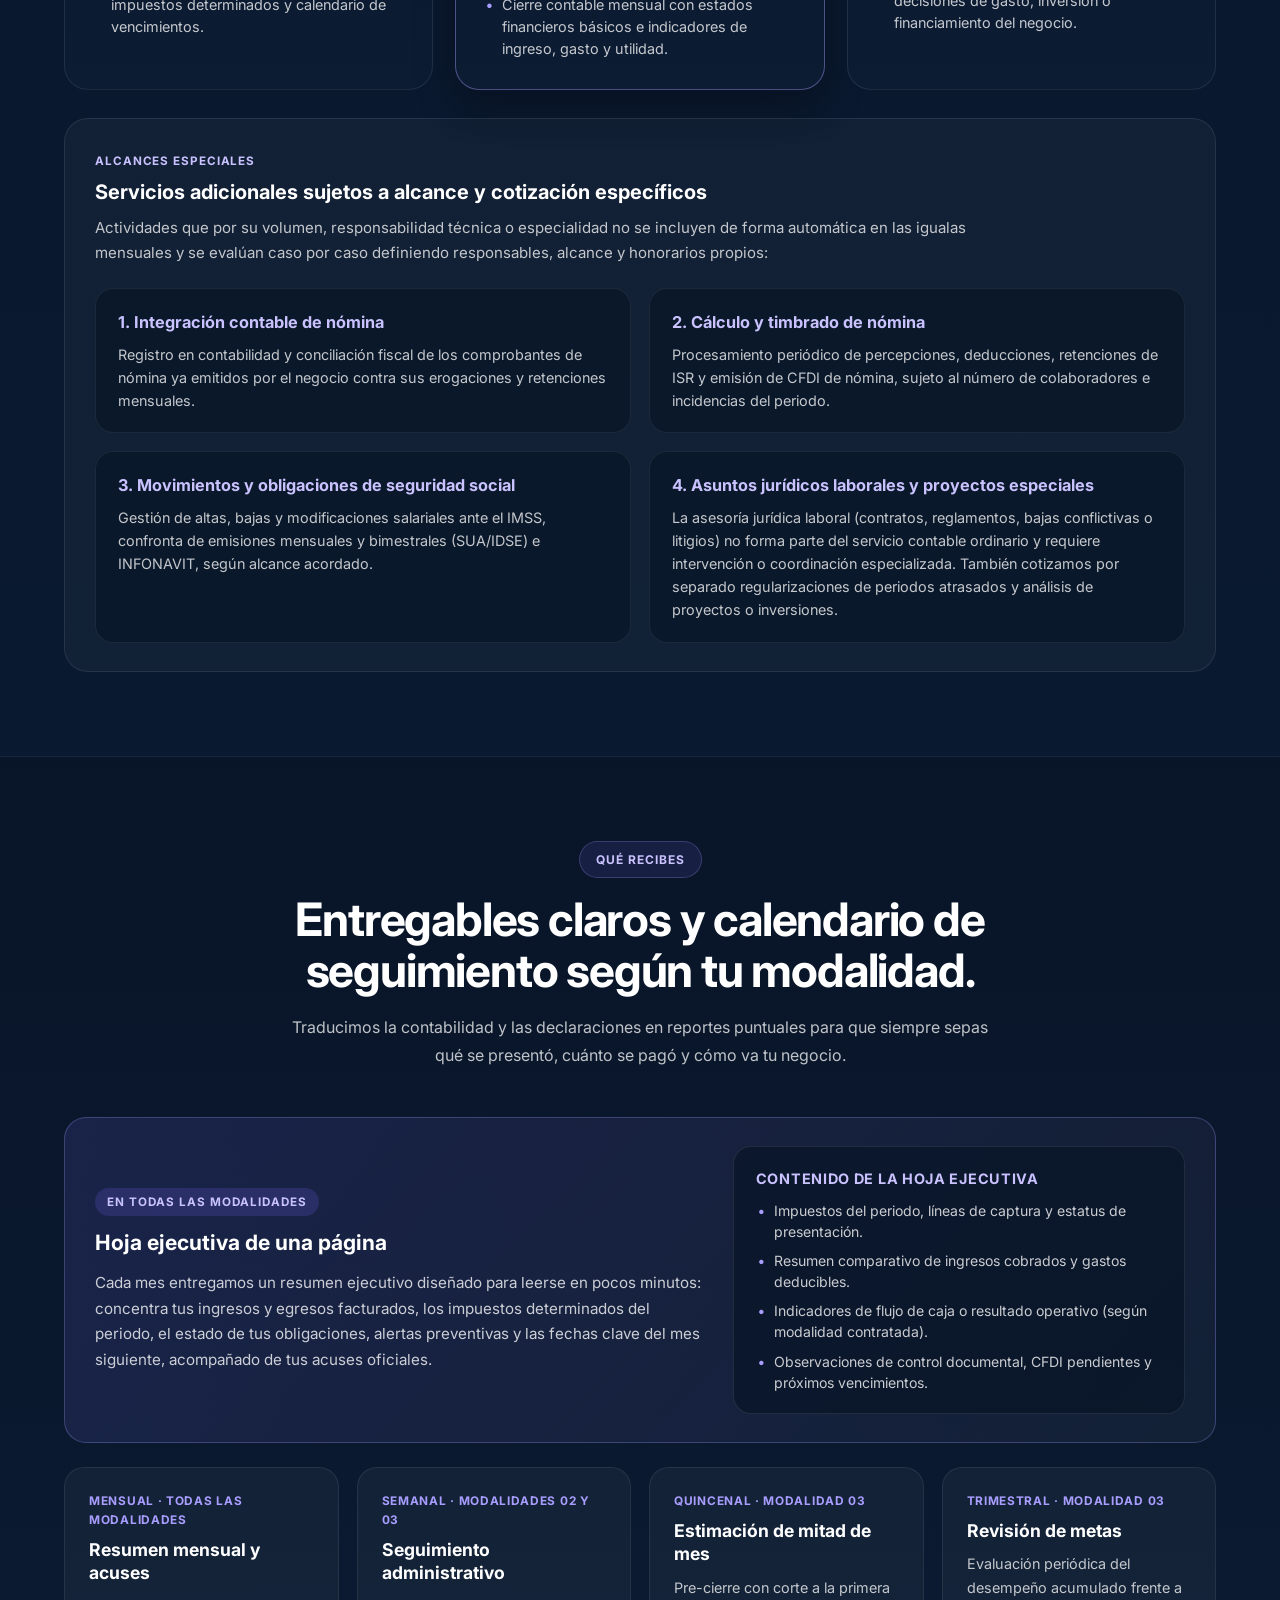
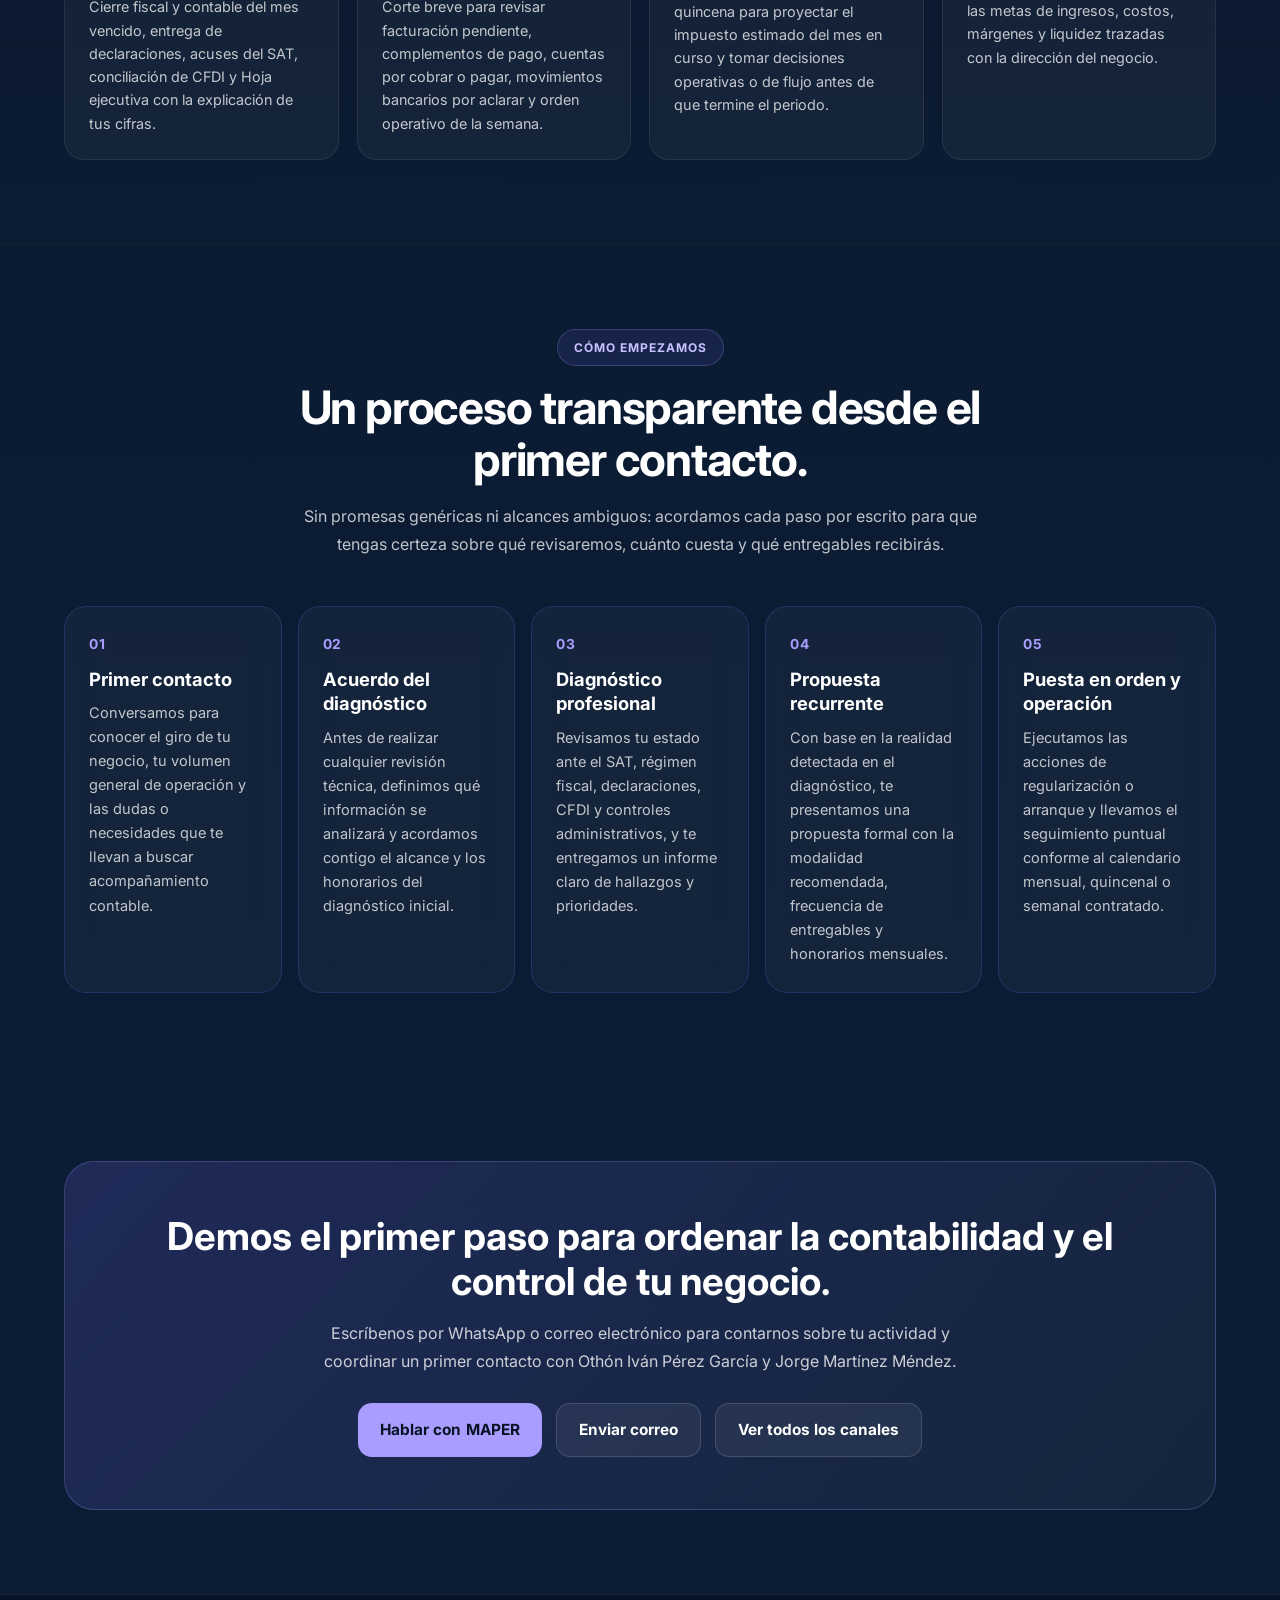
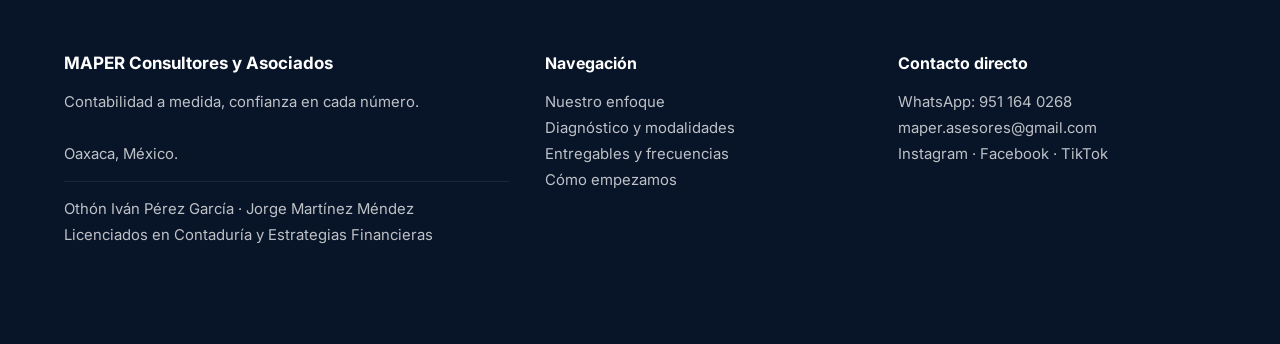
==== commit bbefe1d8: "Actualiza datos del sitio MAPER" ====
--- a/index.html
+++ b/index.html
@@ -6,9 +6,9 @@
 <meta charset="UTF-8">
 <meta name="viewport" content="width=device-width, initial-scale=1.0">
 
-<title data-brand-template="{name} | Contabilidad, Fiscal y Automatización">MAPER | Contabilidad, Fiscal y Automatización</title>
-<meta property="og:title" content="MAPER | Contabilidad, Fiscal y Automatización" data-brand-content="{name} | Contabilidad, Fiscal y Automatización">
-<meta property="og:description" content="Te ayudamos a entender y aprovechar mejor tu información fiscal. Servicios de contabilidad, fiscal y automatización para empresas mexicanas.">
+<title data-brand-template="{name} | Contabilidad, Cumplimiento y Control Administrativo">MAPER | Contabilidad, Cumplimiento y Control Administrativo</title>
+<meta property="og:title" content="MAPER | Contabilidad, Cumplimiento y Control Administrativo" data-brand-content="{name} | Contabilidad, Cumplimiento y Control Administrativo">
+<meta property="og:description" content="Despacho contable en Oaxaca, México. Contabilidad, cumplimiento fiscal, control administrativo e información clara para tomar decisiones.">
 
 <meta property="og:url" content="https://maper-consultores.github.io/" data-brand-url="">
 <meta property="og:type" content="website">
@@ -23,10 +23,10 @@
 
 
 <meta name="twitter:card" content="summary_large_image">
-<meta name="twitter:title" content="MAPER | Contabilidad, Fiscal y Automatización" data-brand-content="{name} | Contabilidad, Fiscal y Automatización">
-<meta name="twitter:description" content="Te ayudamos a entender y aprovechar mejor tu información fiscal. Servicios de contabilidad, fiscal y automatización para empresas mexicanas.">
-
-<meta name="description" content="Te ayudamos a entender y aprovechar mejor tu información fiscal. Servicios de contabilidad, fiscal y automatización para empresas mexicanas.">
+<meta name="twitter:title" content="MAPER | Contabilidad, Cumplimiento y Control Administrativo" data-brand-content="{name} | Contabilidad, Cumplimiento y Control Administrativo">
+<meta name="twitter:description" content="Despacho contable en Oaxaca, México. Contabilidad, cumplimiento fiscal, control administrativo e información clara para tomar decisiones.">
+
+<meta name="description" content="MAPER Consultores y Asociados: contabilidad, cumplimiento fiscal, control administrativo y planeación por metas para negocios y profesionistas desde Oaxaca, México.">
 
 <link rel="preconnect" href="https://fonts.googleapis.com">
 <link rel="preconnect" href="https://fonts.gstatic.com" crossorigin>
@@ -45,14 +45,16 @@
 <div class="glow glow1"></div>
 <div class="glow glow2"></div>
 
+<header class="site-header">
 <div class="container">
 
 <nav>
 
 <div class="logo">
+<a href="./" aria-label="Inicio MAPER">
 
 <span class="brand-lockup"><img class="brand-icon" data-brand-image="icon" src="[data-uri]" alt="MAPER Consultores y Asociados"><span class="brand-copy"><span class="brand-wordmark" data-brand="name">MAPER</span><span class="brand-descriptor" data-brand="descriptor">Consultores y Asociados</span></span></span>
-
+</a>
 </div>
 
 <div class="nav-links">
@@ -62,15 +64,23 @@
 </a>
 
 <a href="#servicios">
-Soluciones
-</a>
-
-<a href="#metodologia">
-Metodología
+Nuestros servicios
+</a>
+
+<a href="#entregables">
+Qué recibes
+</a>
+
+<a href="#proceso">
+Cómo empezamos
 </a>
 
 <a href="contacto/">
 Contacto
+</a>
+
+<a href="https://wa.me/529511640268?text=Hola%2C%20me%20gustar%C3%ADa%20conocer%20los%20servicios%20de%20MAPER%20Consultores%20y%20Asociados." target="_blank" class="nav-mobile-cta" data-brand-link="whatsapp">
+Hablar con <span data-brand="name">MAPER</span>
 </a>
 
 </div>
@@ -91,6 +101,7 @@
 </nav>
 
 </div>
+</header>
 
 <!-- HERO -->
 
@@ -103,38 +114,28 @@
 <div>
 
 <div class="hero-badge">
-
-CONTABILIDAD · FISCAL · AUTOMATIZACIÓN
-
+CONTABILIDAD · CUMPLIMIENTO · CONTROL ADMINISTRATIVO
 </div>
 
 <h1>
-
-Contabilidad, fiscal y automatización
+Contabilidad, control y claridad financiera
 <span class="hero-gradient">
-para empresas mexicanas.
+para decidir con orden.
 </span>
-
 </h1>
 
 <p>
-
-Combinamos experiencia profesional y herramientas tecnológicas para simplificar tu administración, fortalecer el cumplimiento fiscal y ayudarte a tomar mejores decisiones.
-
+Acompañamos a negocios, emprendedores y profesionistas desde Oaxaca, México para mantener al día su cumplimiento fiscal, organizar su operación administrativa y transformar su contabilidad en información clara para dirigir el negocio.
 </p>
 
 <div class="buttons">
 
 <a href="https://wa.me/529511640268?text=Hola%2C%20me%20gustar%C3%ADa%20conocer%20los%20servicios%20de%20MAPER%20Consultores%20y%20Asociados." target="_blank" class="btn btn-primary" data-brand-link="whatsapp">
-
 Hablar con <span data-brand="name">MAPER</span>
-
-</a>
-
-<a href="mailto:maper.asesores@gmail.com?subject=Solicitud%20de%20informaci%C3%B3n&amp;body=Hola%2C%20equipo%20MAPER.%0AMe%20gustar%C3%ADa%20recibir%20informaci%C3%B3n%20sobre%20sus%20servicios." class="btn btn-secondary" data-brand-link="mail">
-
-Correo
-
+</a>
+
+<a href="#servicios" class="btn btn-secondary">
+Conocer modalidades
 </a>
 
 </div>
@@ -144,39 +145,30 @@
 <div class="hero-side">
 
 <div class="metric">
-
-<h3>
-Seguridad Fiscal
-</h3>
-
-<p>
-Te ayudamos a entender y aplicar correctamente los requerimientos del SAT sin complicaciones.
-</p>
-
+<h3>
+Diagnóstico y puesta en orden
+</h3>
+<p>
+Revisamos tu régimen fiscal, estado ante el SAT, facturación y controles internos antes de proponer un alcance recurrente.
+</p>
 </div>
 
 <div class="metric">
-
-<h3>
-Gestión de CFDI
-</h3>
-
-<p>
-Aprovechamos los datos de tus facturas para que tengas claridad total sobre tus ingresos, gastos y riesgos.
-</p>
-
+<h3>
+Tres modalidades claras
+</h3>
+<p>
+Desde cumplimiento fiscal y orden documental hasta control contable-administrativo y planeación financiera por metas.
+</p>
 </div>
 
 <div class="metric">
-
-<h3>
-Procesos Eficientes
-</h3>
-
-<p>
-Automatizamos tus procesos administrativos para reducir el trabajo manual y evitar errores operativos.
-</p>
-
+<h3>
+Información útil para decidir
+</h3>
+<p>
+Entregamos reportes comprensibles con tus cifras clave, impuestos del periodo, flujo de caja y próximos vencimientos.
+</p>
 </div>
 
 </div>
@@ -187,7 +179,7 @@
 
 </section>
 
-<!-- QUIENES SOMOS -->
+<!-- QUIENES SOMOS / ENFOQUE -->
 
 <section class="section fade" id="quienes">
 
@@ -200,14 +192,11 @@
 </span>
 
 <h2>
-Cuidamos tu cumplimiento fiscal y administrativo para que tú tengas el control.
+Conectamos cumplimiento fiscal, control administrativo e información para dirigir tu negocio.
 </h2>
 
 <p>
-
-<span data-brand="name">MAPER</span> ordena la contabilidad y el área fiscal de tu empresa
-para brindarte la tranquilidad y claridad que necesitas en tu operación diaria.
-
+<span data-brand="name">MAPER</span> nace para resolver un problema frecuente en empresas y actividades profesionales: llevar impuestos por un lado y administrar el negocio a ciegas por otro.
 </p>
 
 </div>
@@ -217,65 +206,60 @@
 <div class="about-text">
 
 <h3>
-
-Contabilidad moderna
+Atención profesional
 <span>
-enfocada en resultados.
+a la medida de tu operación.
 </span>
-
-</h3>
-
-<p>
-
-Aprovechamos la tecnología y nuestra experiencia fiscal para
-reducir tus riesgos ante las autoridades y simplificar tu toma de decisiones.
-
-</p>
-
-<p>
-
-Mantenemos tus números claros, ordenados y al día, permitiéndote enfocarte por completo en el crecimiento de tu empresa.
-
-</p>
+</h3>
+
+<p>
+Ayudamos a dueños de negocio, personas físicas con actividad empresarial o profesional y empresas que buscan dejar atrás la incertidumbre sobre sus obligaciones fiscales, el desorden en comprobantes y la falta de claridad sobre su dinero disponible.
+</p>
+
+<p>
+Cada servicio se define según el alcance contratado y las necesidades reales de tu operación: cuidamos la correcta emisión y recepción de CFDI, el cálculo oportuno de impuestos y el registro contable estructurado para que tus números sirvan al tomar decisiones.
+</p>
+
+<div class="founders-card">
+<span class="founders-label">Quiénes integran <span data-brand="name">MAPER</span></span>
+<h4>Othón Iván Pérez García y Jorge Martínez Méndez</h4>
+<p>
+Proyecto profesional compartido por <strong>Licenciados en Contaduría y Estrategias Financieras</strong>, enfocado en ofrecer acompañamiento cercano, criterio técnico y comunicación clara.
+</p>
+<p class="founders-location">
+<strong>Ubicación y modalidad de atención:</strong> Operamos desde <strong><span data-brand="location">Oaxaca, México.</span></strong> Atendemos de forma directa en nuestro contexto local y evaluamos caso por caso la atención remota según la operación y la entrega digital de información (las visitas presenciales fuera de plaza y viáticos se acuerdan por separado).
+</p>
+</div>
 
 </div>
 
 <div class="about-cards">
 
 <div class="about-card">
-
 <h4>
-Automatización
+Cumplimiento fiscal sustentado
 </h4>
-
-<p>
-Apoyándonos en el CFDI, agilizamos tus procesos contables para reducir las horas de arrastre de lápiz.
-</p>
-
+<p>
+Revisión de régimen, declaraciones periódicas, conciliación de CFDI y control de complementos de pago conforme a las disposiciones vigentes.
+</p>
 </div>
 
 <div class="about-card">
-
 <h4>
-Prevención de Riesgos
+Orden administrativo y de caja
 </h4>
-
-<p>
-Monitoreo constante de las reglas del SAT y reformas fiscales para proteger la estabilidad de tu empresa.
-</p>
-
+<p>
+Criterios claros para organizar ingresos, egresos, cuentas por cobrar, cuentas por pagar y conciliaciones bancarias sin depender de la improvisación.
+</p>
 </div>
 
 <div class="about-card">
-
 <h4>
-Claridad Financiera
+Claridad para planear
 </h4>
-
-<p>
-Reportes útiles, legibles y diseñados especialmente para directivos y dueños de negocio.
-</p>
-
+<p>
+Cierres mensuales explicados en lenguaje directo, estimaciones previas al cierre cuando tu modalidad lo contempla y seguimiento de metas financieras.
+</p>
 </div>
 
 </div>
@@ -286,7 +270,7 @@
 
 </section>
 
-<!-- SERVICIOS -->
+<!-- SERVICIOS Y MODALIDADES -->
 
 <section class="section fade" id="servicios">
 
@@ -295,117 +279,179 @@
 <div class="section-title">
 
 <span>
-SOLUCIONES
+NUESTROS SERVICIOS
 </span>
 
 <h2>
-Orden y control para todas tus áreas administrativas.
+Un punto de partida ordenado y tres modalidades de acompañamiento.
 </h2>
 
 <p>
-
-Servicios diseñados para garantizar tu cumplimiento
-fiscal y simplificar la gestión diaria de tu negocio.
-
-</p>
-
-</div>
+Estructuramos nuestra oferta para que contrates exactamente el nivel de seguimiento que requiere tu negocio hoy, con posibilidad de evolucionar conforme crezca tu operación.
+</p>
+
+</div>
+
+<!-- PUNTO DE PARTIDA: DIAGNÓSTICO INICIAL -->
+
+<div class="diagnostic-banner">
+
+<div>
+<span class="diagnostic-tag">Punto de partida recomendado</span>
+<h3>Diagnóstico inicial y puesta en orden</h3>
+<p>
+Antes de iniciar un servicio mensual a ciegas, realizamos una revisión integral de tu situación fiscal ante el SAT, la adecuación de tu régimen, tus obligaciones activas, el estado de tus CFDI y complementos de pago, así como tus prácticas administrativas actuales.
+</p>
+<p>
+Con este diagnóstico identificamos pendientes o riesgos por corregir, trazamos la ruta de regularización o puesta en orden y definimos con precisión qué modalidad recurrente se adapta mejor a tu negocio. <strong>El alcance y los honorarios del diagnóstico se acuerdan previamente con cada cliente.</strong>
+</p>
+</div>
+
+<div class="diagnostic-meta">
+<h4>Qué revisamos en el diagnóstico</h4>
+<ul class="diagnostic-list">
+<li>Constancia de situación fiscal, opinión de cumplimiento y obligaciones registradas.</li>
+<li>Consistencia entre CFDI emitidos, recibidos, cancelaciones y complementos de pago.</li>
+<li>Estado de declaraciones recientes, saldos a favor o créditos y posibles diferencias.</li>
+<li>Flujo actual de facturación, control de cobros, pagos y resguardo documental.</li>
+</ul>
+</div>
+
+</div>
+
+<!-- TRES MODALIDADES RECURRENTES -->
 
 <div class="services">
 
+<!-- MODALIDAD 1 -->
 <div class="service-card">
 
+<div class="service-header">
 <div class="service-icon">
 01
 </div>
-
-<h3>
-Control de CFDI
-</h3>
-
-<p>
-Organización de tu facturación electrónica para tener siempre a la vista tus ingresos y egresos.
-</p>
-
-</div>
-
-<div class="service-card">
-
+<span class="service-tag">Modalidad 01</span>
+</div>
+
+<h3>
+Cumplimiento y control documental
+</h3>
+
+<p class="service-for">
+Para personas físicas o negocios con operación acotada que necesitan tener al día sus obligaciones fiscales y su expediente digital en orden.
+</p>
+
+<ul class="service-list">
+<li>Revisión periódica de situación fiscal y adecuación de régimen.</li>
+<li>Verificación y conciliación mensual de CFDI emitidos, recibidos y complementos de pago.</li>
+<li>Cálculo y presentación oportuna de declaraciones mensuales e informativas correspondientes.</li>
+<li>Organización de expediente fiscal digital con acuses y respaldos del periodo.</li>
+<li>Resumen ejecutivo mensual con impuestos determinados y calendario de vencimientos.</li>
+</ul>
+
+</div>
+
+<!-- MODALIDAD 2 -->
+<div class="service-card featured">
+
+<div class="service-header">
 <div class="service-icon">
 02
 </div>
-
-<h3>
-Asesoría Fiscal
-</h3>
-
-<p>
-Planeación constante y acompañamiento preventivo para minimizar cualquier riesgo ante el SAT.
-</p>
-
-</div>
-
+<span class="service-tag">Modalidad integral</span>
+</div>
+
+<h3>
+Control contable y administrativo
+</h3>
+
+<p class="service-for">
+Para negocios en marcha que buscan integrar su contabilidad con el control de su operación diaria, sus gastos y su flujo de efectivo.
+</p>
+
+<ul class="service-list">
+<li><strong>Incluye el alcance de Cumplimiento y control documental</strong>, más contabilidad general completa.</li>
+<li>Conciliaciones bancarias periódicas y control de caja o efectivo disponible.</li>
+<li>Seguimiento de cuentas por cobrar, cuentas por pagar y comprobación de gastos operativos.</li>
+<li>Revisión semanal de pendientes administrativos, facturación y movimientos relevantes.</li>
+<li>Cierre contable mensual con estados financieros básicos e indicadores de ingreso, gasto y utilidad.</li>
+</ul>
+
+</div>
+
+<!-- MODALIDAD 3 -->
 <div class="service-card">
 
+<div class="service-header">
 <div class="service-icon">
 03
 </div>
-
-<h3>
-Contabilidad Moderna
-</h3>
-
-<p>
-Registros financieros exactos y oportunos gracias a la automatización tecnológica.
-</p>
-
-</div>
-
-<div class="service-card">
-
-<div class="service-icon">
-04
-</div>
-
-<h3>
-Información Financiera
-</h3>
-
-<p>
-Generación de reportes claros y métricas útiles extraídas directamente de tu operación contable.
-</p>
-
-</div>
-
-<div class="service-card">
-
-<div class="service-icon">
-05
-</div>
-
-<h3>
-Cumplimiento Laboral
-</h3>
-
-<p>
-Administración y procesamiento exacto de tus nóminas, IMSS y obligaciones de seguridad social.
-</p>
-
-</div>
-
-<div class="service-card">
-
-<div class="service-icon">
-06
-</div>
-
-<h3>
-Procesos Administrativos
-</h3>
-
-<p>
-Diseño e implementación de flujos de trabajo más rápidos y eficientes para tu oficina.
-</p>
+<span class="service-tag">Modalidad 03</span>
+</div>
+
+<h3>
+Planeación y seguimiento
+</h3>
+
+<p class="service-for">
+Para empresas y negocios que requieren anticipación financiera a mitad de mes, presupuestos y seguimiento periódico de metas para decidir.
+</p>
+
+<ul class="service-list">
+<li><strong>Incluye el alcance de Control contable y administrativo</strong>, con enfoque directivo.</li>
+<li>Estimación fiscal y financiera de mitad de mes para anticipar carga tributaria y liquidez antes del cierre.</li>
+<li>Elaboración y seguimiento de presupuesto operativo, márgenes y flujo de efectivo proyectado.</li>
+<li>Sesiones de seguimiento y revisión trimestral de metas financieras frente a resultados reales.</li>
+<li>Análisis de escenarios para apoyar decisiones de gasto, inversión o financiamiento del negocio.</li>
+</ul>
+
+</div>
+
+</div>
+
+<!-- SERVICIOS ADICIONALES BAJO COTIZACIÓN ESPECÍFICA -->
+
+<div class="additional-box">
+
+<div class="additional-header">
+<div>
+<span>ALCANCES ESPECIALES</span>
+<h3>Servicios adicionales sujetos a alcance y cotización específicos</h3>
+<p>
+Actividades que por su volumen, responsabilidad técnica o especialidad no se incluyen de forma automática en las igualas mensuales y se evalúan caso por caso definiendo responsables, alcance y honorarios propios:
+</p>
+</div>
+</div>
+
+<div class="additional-grid">
+
+<div class="additional-item">
+<h4>1. Integración contable de nómina</h4>
+<p>
+Registro en contabilidad y conciliación fiscal de los comprobantes de nómina ya emitidos por el negocio contra sus erogaciones y retenciones mensuales.
+</p>
+</div>
+
+<div class="additional-item">
+<h4>2. Cálculo y timbrado de nómina</h4>
+<p>
+Procesamiento periódico de percepciones, deducciones, retenciones de ISR y emisión de CFDI de nómina, sujeto al número de colaboradores e incidencias del periodo.
+</p>
+</div>
+
+<div class="additional-item">
+<h4>3. Movimientos y obligaciones de seguridad social</h4>
+<p>
+Gestión de altas, bajas y modificaciones salariales ante el IMSS, confronta de emisiones mensuales y bimestrales (SUA/IDSE) e INFONAVIT, según alcance acordado.
+</p>
+</div>
+
+<div class="additional-item">
+<h4>4. Asuntos jurídicos laborales y proyectos especiales</h4>
+<p>
+La asesoría jurídica laboral (contratos, reglamentos, bajas conflictivas o litigios) no forma parte del servicio contable ordinario y requiere intervención o coordinación especializada. También cotizamos por separado regularizaciones de periodos atrasados y análisis de proyectos o inversiones.
+</p>
+</div>
 
 </div>
 
@@ -415,27 +461,108 @@
 
 </section>
 
-<!-- METODO -->
-
-<section class="section dark-section fade" id="metodologia">
+<!-- ENTREGABLES Y FRECUENCIAS -->
+
+<section class="section dark-section fade" id="entregables">
 
 <div class="container">
 
 <div class="section-title">
 
 <span>
-METODOLOGÍA
+QUÉ RECIBES
 </span>
 
 <h2>
-Cómo trabajamos.
+Entregables claros y calendario de seguimiento según tu modalidad.
 </h2>
 
 <p>
-
-Un enfoque basado en análisis,
-integración estratégica y seguimiento continuo.
-
+Traducimos la contabilidad y las declaraciones en reportes puntuales para que siempre sepas qué se presentó, cuánto se pagó y cómo va tu negocio.
+</p>
+
+</div>
+
+<div class="executive-banner">
+
+<div>
+<span class="executive-badge">En todas las modalidades</span>
+<h3>Hoja ejecutiva de una página</h3>
+<p>
+Cada mes entregamos un resumen ejecutivo diseñado para leerse en pocos minutos: concentra tus ingresos y egresos facturados, los impuestos determinados del periodo, el estado de tus obligaciones, alertas preventivas y las fechas clave del mes siguiente, acompañado de tus acuses oficiales.
+</p>
+</div>
+
+<div class="executive-preview">
+<h4>Contenido de la Hoja ejecutiva</h4>
+<ul>
+<li>Impuestos del periodo, líneas de captura y estatus de presentación.</li>
+<li>Resumen comparativo de ingresos cobrados y gastos deducibles.</li>
+<li>Indicadores de flujo de caja o resultado operativo (según modalidad contratada).</li>
+<li>Observaciones de control documental, CFDI pendientes y próximos vencimientos.</li>
+</ul>
+</div>
+
+</div>
+
+<div class="deliverables-grid">
+
+<div class="deliverable-card">
+<span class="deliverable-freq">Mensual · Todas las modalidades</span>
+<h3>Resumen mensual y acuses</h3>
+<p>
+Cierre fiscal y contable del mes vencido, entrega de declaraciones, acuses del SAT, conciliación de CFDI y Hoja ejecutiva con la explicación de tus cifras.
+</p>
+</div>
+
+<div class="deliverable-card">
+<span class="deliverable-freq">Semanal · Modalidades 02 y 03</span>
+<h3>Seguimiento administrativo</h3>
+<p>
+Corte breve para revisar facturación pendiente, complementos de pago, cuentas por cobrar o pagar, movimientos bancarios por aclarar y orden operativo de la semana.
+</p>
+</div>
+
+<div class="deliverable-card">
+<span class="deliverable-freq">Quincenal · Modalidad 03</span>
+<h3>Estimación de mitad de mes</h3>
+<p>
+Pre-cierre con corte a la primera quincena para proyectar el impuesto estimado del mes en curso y tomar decisiones operativas o de flujo antes de que termine el periodo.
+</p>
+</div>
+
+<div class="deliverable-card">
+<span class="deliverable-freq">Trimestral · Modalidad 03</span>
+<h3>Revisión de metas</h3>
+<p>
+Evaluación periódica del desempeño acumulado frente a las metas de ingresos, costos, márgenes y liquidez trazadas con la dirección del negocio.
+</p>
+</div>
+
+</div>
+
+</div>
+
+</section>
+
+<!-- PROCESO DE CONTRATACIÓN -->
+
+<section class="section fade" id="proceso">
+
+<div class="container">
+
+<div class="section-title">
+
+<span>
+CÓMO EMPEZAMOS
+</span>
+
+<h2>
+Un proceso transparente desde el primer contacto.
+</h2>
+
+<p>
+Sin promesas genéricas ni alcances ambiguos: acordamos cada paso por escrito para que tengas certeza sobre qué revisaremos, cuánto cuesta y qué entregables recibirás.
 </p>
 
 </div>
@@ -443,51 +570,63 @@
 <div class="metodo-grid">
 
 <div class="metodo-card">
-
 <div class="metodo-numero">
 01
 </div>
-
-<h3>
-Diagnóstico integral
-</h3>
-
-<p>
-Analizamos la situación financiera, contable y fiscal del negocio.
-</p>
-
+<h3>
+Primer contacto
+</h3>
+<p>
+Conversamos para conocer el giro de tu negocio, tu volumen general de operación y las dudas o necesidades que te llevan a buscar acompañamiento contable.
+</p>
 </div>
 
 <div class="metodo-card">
-
 <div class="metodo-numero">
 02
 </div>
-
-<h3>
-Integración estratégica
-</h3>
-
-<p>
-Diseñamos procesos organizados y eficientes adaptados a cada operación.
-</p>
-
+<h3>
+Acuerdo del diagnóstico
+</h3>
+<p>
+Antes de realizar cualquier revisión técnica, definimos qué información se analizará y acordamos contigo el alcance y los honorarios del diagnóstico inicial.
+</p>
 </div>
 
 <div class="metodo-card">
-
 <div class="metodo-numero">
 03
 </div>
-
-<h3>
-Gestión continua
-</h3>
-
-<p>
-Damos seguimiento constante para mantener estabilidad y control financiero.
-</p>
-
+<h3>
+Diagnóstico profesional
+</h3>
+<p>
+Revisamos tu estado ante el SAT, régimen fiscal, declaraciones, CFDI y controles administrativos, y te entregamos un informe claro de hallazgos y prioridades.
+</p>
+</div>
+
+<div class="metodo-card">
+<div class="metodo-numero">
+04
+</div>
+<h3>
+Propuesta recurrente
+</h3>
+<p>
+Con base en la realidad detectada en el diagnóstico, te presentamos una propuesta formal con la modalidad recomendada, frecuencia de entregables y honorarios mensuales.
+</p>
+</div>
+
+<div class="metodo-card">
+<div class="metodo-numero">
+05
+</div>
+<h3>
+Puesta en orden y operación
+</h3>
+<p>
+Ejecutamos las acciones de regularización o arranque y llevamos el seguimiento puntual conforme al calendario mensual, quincenal o semanal contratado.
+</p>
 </div>
 
 </div>
@@ -505,31 +644,25 @@
 <div class="contact-box">
 
 <h2>
-
-Te ayudamos a entender y aprovechar mejor tu información fiscal.
-
+Demos el primer paso para ordenar la contabilidad y el control de tu negocio.
 </h2>
 
 <p>
-
-Combinamos experiencia contable, prevención normativa y
-tecnología para mejorar el control administrativo y
-financiero de tu negocio.
-
+Escríbenos por WhatsApp o correo electrónico para contarnos sobre tu actividad y coordinar un primer contacto con Othón Iván Pérez García y Jorge Martínez Méndez.
 </p>
 
 <div class="buttons" style="justify-content:center;">
 
 <a class="btn btn-primary" href="https://wa.me/529511640268?text=Hola%2C%20me%20gustar%C3%ADa%20conocer%20los%20servicios%20de%20MAPER%20Consultores%20y%20Asociados." target="_blank" data-brand-link="whatsapp">
-
 Hablar con <span data-brand="name">MAPER</span>
-
 </a>
 
 <a class="btn btn-secondary" href="mailto:maper.asesores@gmail.com?subject=Solicitud%20de%20informaci%C3%B3n&amp;body=Hola%2C%20equipo%20MAPER.%0AMe%20gustar%C3%ADa%20recibir%20informaci%C3%B3n%20sobre%20sus%20servicios." data-brand-link="mail">
-
 Enviar correo
-
+</a>
+
+<a class="btn btn-secondary" href="contacto/">
+Ver todos los canales
 </a>
 
 </div>
@@ -555,10 +688,13 @@
 </h4>
 
 <p>
-
 <span data-brand="tagline">Contabilidad a medida, confianza en cada número.</span><br>
 <span data-brand="location">Oaxaca, México.</span>
-
+</p>
+
+<p class="footer-note">
+Othón Iván Pérez García · Jorge Martínez Méndez<br>
+Licenciados en Contaduría y Estrategias Financieras
 </p>
 
 </div>
@@ -566,25 +702,46 @@
 <div>
 
 <h4>
-Contacto
+Navegación
 </h4>
 
-<p>
-
+<p><a href="#quienes">Nuestro enfoque</a></p>
+<p><a href="#servicios">Diagnóstico y modalidades</a></p>
+<p><a href="#entregables">Entregables y frecuencias</a></p>
+<p><a href="#proceso">Cómo empezamos</a></p>
+
+</div>
+
+<div>
+
+<h4>
+Contacto directo
+</h4>
+
+<p>
+<a href="https://wa.me/529511640268?text=Hola%2C%20me%20gustar%C3%ADa%20conocer%20los%20servicios%20de%20MAPER%20Consultores%20y%20Asociados." target="_blank" data-brand-link="whatsapp">
+WhatsApp: <span data-brand="phoneDisplay">951 164 0268</span>
+</a>
+</p>
+
+<p>
 <a href="mailto:maper.asesores@gmail.com?subject=Solicitud%20de%20informaci%C3%B3n&amp;body=Hola%2C%20equipo%20MAPER.%0AMe%20gustar%C3%ADa%20recibir%20informaci%C3%B3n%20sobre%20sus%20servicios." data-brand-link="mail">
 <span data-brand="email">maper.asesores@gmail.com</span>
 </a>
-
-</p>
-
-<p>
-
+</p>
+
+<p>
 <a href="https://www.instagram.com/maper_consultores/" target="_blank" data-brand-link="instagram">
-
 Instagram
-
-</a>
-
+</a>
+ ·
+<a href="https://www.facebook.com/maperconsultores/" target="_blank" data-brand-link="facebook">
+Facebook
+</a>
+ ·
+<a href="https://www.tiktok.com/@maper_consultores" target="_blank" data-brand-link="tiktok">
+TikTok
+</a>
 </p>
 
 </div>
@@ -607,7 +764,7 @@
       <svg xmlns="http://www.w3.org/2000/svg" width="20" height="20" fill="none" stroke="currentColor" stroke-width="2" stroke-linecap="round" stroke-linejoin="round" viewBox="0 0 24 24"><path d="M16 21v-2a4 4 0 0 0-4-4H6a4 4 0 0 0-4 4v2" /><circle cx="9" cy="7" r="4" /><path d="M22 21v-2a4 4 0 0 0-3-3.87" /><path d="M16 3.13a4 4 0 0 1 0 7.75" /></svg>
     </a>
   </div>
-  <button class="fab-toggle" aria-label="Opciones de contacto" id="fab-toggle-btn">
+  <button class="fab-toggle" aria-label="Opciones de contacto" aria-expanded="false" id="fab-toggle-btn">
     <svg width="24" height="24" stroke="currentColor" stroke-width="2" fill="none" stroke-linecap="round" stroke-linejoin="round" class="icon-chat" viewBox="0 0 24 24"><path d="M21 11.5a8.38 8.38 0 0 1-.9 3.8 8.5 8.5 0 0 1-7.6 4.7 8.38 8.38 0 0 1-3.8-.9L3 21l1.9-5.7a8.38 8.38 0 0 1-.9-3.8 8.5 8.5 0 0 1 4.7-7.6 8.38 8.38 0 0 1 3.8-.9h.5a8.48 8.48 0 0 1 8 8v.5z"></path></svg>
     <svg width="24" height="24" stroke="currentColor" stroke-width="2" fill="none" stroke-linecap="round" stroke-linejoin="round" class="icon-close" style="display:none;" viewBox="0 0 24 24"><line x1="18" y1="6" x2="6" y2="18"></line><line x1="6" y1="6" x2="18" y2="18"></line></svg>
   </button>
--- a/assets/css/base.css
+++ b/assets/css/base.css
@@ -0,0 +1,65 @@
+:root {
+  --bg: #081426;
+  --bg2: #0d1e36;
+  --card: rgba(255, 255, 255, .05);
+  --border: rgba(255, 255, 255, .08);
+  --text: #ffffff;
+  --muted: rgba(255, 255, 255, .74);
+  --accent: #A99EFF;
+  --accent2: #A99EFF;
+  --btn-text: #081426;
+}
+
+* {
+  margin: 0;
+  padding: 0;
+  box-sizing: border-box;
+}
+
+html {
+  scroll-behavior: smooth;
+  scroll-padding-top: 90px;
+}
+
+@media (prefers-reduced-motion: reduce) {
+  html {
+    scroll-behavior: auto;
+  }
+}
+
+body {
+  font-family: 'Inter', -apple-system, BlinkMacSystemFont, sans-serif;
+  background: linear-gradient(180deg, #081426 0%, #0b1d36 100%);
+  color: var(--text);
+  overflow-x: hidden;
+  min-height: 100vh;
+  display: flex;
+  flex-direction: column;
+  line-height: 1.6;
+  -webkit-font-smoothing: antialiased;
+}
+
+body::before {
+  content: "";
+  position: fixed;
+  inset: 0;
+  background-image: 
+    linear-gradient(rgba(255, 255, 255, .025) 1px, transparent 1px),
+    linear-gradient(90deg, rgba(255, 255, 255, .025) 1px, transparent 1px);
+  background-size: 60px 60px;
+  opacity: .18;
+  pointer-events: none;
+  z-index: -2;
+}
+
+a {
+  text-decoration: none;
+  color: inherit;
+}
+
+a:focus-visible,
+button:focus-visible {
+  outline: 2px solid var(--accent);
+  outline-offset: 3px;
+  border-radius: 6px;
+}
--- a/assets/css/layout.css
+++ b/assets/css/layout.css
@@ -0,0 +1,312 @@
+.container {
+  width: 90%;
+  max-width: 1180px;
+  margin: 0 auto;
+}
+
+/* NAV */
+.site-header {
+  position: sticky;
+  top: 0;
+  z-index: 100;
+  backdrop-filter: blur(16px);
+  -webkit-backdrop-filter: blur(16px);
+  background: rgba(8, 20, 38, .82);
+  border-bottom: 1px solid rgba(255, 255, 255, .07);
+}
+
+nav {
+  display: flex;
+  justify-content: space-between;
+  align-items: center;
+  padding: 16px 0;
+  position: relative;
+  gap: 16px;
+}
+
+.logo {
+  display: flex;
+  align-items: center;
+  min-width: 0;
+}
+
+.logo img {
+  height: 21px;
+  width: auto;
+  filter: brightness(0) invert(1);
+  opacity: .95;
+}
+
+.nav-links {
+  display: flex;
+  align-items: center;
+  gap: 24px;
+}
+
+.nav-links a {
+  color: rgba(255, 255, 255, .82);
+  font-size: .92rem;
+  font-weight: 500;
+  transition: color .2s ease;
+  padding: 6px 2px;
+}
+
+.nav-links a:hover,
+.nav-links a[aria-current="page"] {
+  color: var(--accent);
+}
+
+.nav-links .nav-mobile-cta {
+  display: none;
+}
+
+.hamburger {
+  display: none;
+  background: rgba(255, 255, 255, .05);
+  border: 1px solid rgba(255, 255, 255, .12);
+  border-radius: 10px;
+  color: white;
+  cursor: pointer;
+  padding: 8px;
+  align-items: center;
+  justify-content: center;
+  flex-shrink: 0;
+}
+
+.hamburger:hover {
+  background: rgba(255, 255, 255, .1);
+}
+
+/* FOOTER */
+footer {
+  padding: 56px 0 96px;
+  border-top: 1px solid rgba(255, 255, 255, .08);
+  margin-top: auto;
+  background: rgba(5, 13, 25, .45);
+}
+
+.footer {
+  display: grid;
+  grid-template-columns: 1.4fr 1fr 1fr;
+  gap: 36px;
+}
+
+.footer h4 {
+  margin-bottom: 12px;
+  font-size: 1rem;
+  color: #ffffff;
+}
+
+.footer p,
+.footer a {
+  color: rgba(255, 255, 255, .74);
+  text-decoration: none;
+  line-height: 1.75;
+  font-size: .93rem;
+  word-break: break-word;
+  overflow-wrap: break-word;
+}
+
+.footer a:hover {
+  color: var(--accent);
+  text-decoration: underline;
+}
+
+.footer-note {
+  margin-top: 14px;
+  padding-top: 14px;
+  border-top: 1px solid rgba(255, 255, 255, .08);
+  font-size: .85rem;
+  line-height: 1.55;
+  color: rgba(255, 255, 255, .68);
+}
+
+/* FAB SPEED DIAL */
+.fab-wrapper {
+  position: fixed;
+  right: 24px;
+  bottom: 24px;
+  z-index: 999;
+  display: flex;
+  flex-direction: column;
+  align-items: flex-end;
+  gap: 14px;
+}
+
+.fab-menu {
+  display: flex;
+  flex-direction: column;
+  gap: 12px;
+  opacity: 0;
+  visibility: hidden;
+  transform: translateY(16px);
+  transition: opacity 0.25s ease, transform 0.25s ease, visibility 0.25s;
+  pointer-events: none;
+}
+
+.fab-menu.fab-active {
+  opacity: 1;
+  visibility: visible;
+  transform: translateY(0);
+  pointer-events: auto;
+}
+
+.fab-item {
+  width: 50px;
+  height: 50px;
+  border-radius: 50%;
+  color: white;
+  display: flex;
+  align-items: center;
+  justify-content: center;
+  text-decoration: none;
+  transition: transform 0.2s ease, box-shadow 0.2s ease;
+  box-shadow: 0 6px 18px rgba(0, 0, 0, 0.35);
+}
+
+.fab-item:hover {
+  transform: scale(1.08);
+}
+
+.fab-item.whatsapp {
+  background: #1FA855;
+  color: #ffffff;
+}
+
+.fab-item.mail {
+  background: #264dff;
+  color: #ffffff;
+}
+
+.fab-item.contact {
+  background: #5b4fff;
+  color: #ffffff;
+}
+
+.fab-toggle {
+  width: 58px;
+  height: 58px;
+  border-radius: 50%;
+  background: #5b4fff;
+  color: white;
+  border: 1px solid rgba(255, 255, 255, .18);
+  box-shadow: 0 8px 24px rgba(91, 79, 255, 0.45);
+  cursor: pointer;
+  display: flex;
+  align-items: center;
+  justify-content: center;
+  transition: transform 0.2s ease, background-color 0.2s ease;
+}
+
+.fab-toggle:hover {
+  transform: scale(1.05);
+  background: #6c61ff;
+}
+
+/* MOBILE */
+@media (max-width: 980px) {
+  .container {
+    width: 92%;
+  }
+
+  nav {
+    padding: 12px 0;
+  }
+
+  .logo img {
+    height: 18px;
+  }
+
+  .footer {
+    grid-template-columns: 1fr;
+    gap: 28px;
+  }
+
+  .fab-wrapper {
+    right: 16px;
+    bottom: 16px;
+  }
+
+  .fab-toggle {
+    width: 52px;
+    height: 52px;
+  }
+
+  .fab-item {
+    width: 46px;
+    height: 46px;
+  }
+
+  .fab-menu {
+    gap: 10px;
+  }
+
+  .hamburger {
+    display: flex;
+  }
+
+  .nav-actions .nav-btn {
+    display: none;
+  }
+
+  .nav-links {
+    position: fixed;
+    top: 64px;
+    left: 0;
+    right: 0;
+    max-height: calc(100vh - 64px);
+    overflow-y: auto;
+    background: rgba(8, 20, 38, .98);
+    backdrop-filter: blur(24px);
+    -webkit-backdrop-filter: blur(24px);
+    border-top: 1px solid rgba(255, 255, 255, .08);
+    border-bottom: 1px solid rgba(255, 255, 255, .12);
+    flex-direction: column;
+    align-items: stretch;
+    padding: 20px 5% 28px;
+    gap: 4px;
+    opacity: 0;
+    visibility: hidden;
+    transform: translateY(-8px);
+    transition: opacity 0.25s ease, transform 0.25s ease, visibility 0.25s;
+    box-shadow: 0 24px 48px rgba(0, 0, 0, .5);
+  }
+
+  .nav-links.nav-active {
+    opacity: 1;
+    visibility: visible;
+    transform: translateY(0);
+  }
+
+  .nav-links a {
+    font-size: 1.08rem;
+    padding: 13px 4px;
+    display: block;
+    border-bottom: 1px solid rgba(255, 255, 255, .06);
+  }
+
+  .nav-links a.nav-mobile-cta {
+    display: inline-flex;
+    justify-content: center;
+    align-items: center;
+    margin-top: 14px;
+    padding: 13px 20px;
+    border-radius: 12px;
+    background: var(--accent);
+    color: var(--btn-text);
+    font-weight: 700;
+    font-size: .98rem;
+    border-bottom: none;
+    text-align: center;
+  }
+}
+
+@media (max-width: 400px) {
+  .container {
+    width: 92%;
+  }
+
+  nav {
+    gap: 8px;
+  }
+}
--- a/assets/css/components.css
+++ b/assets/css/components.css
@@ -0,0 +1,929 @@
+/* BOTONES */
+.nav-btn {
+  background: var(--accent);
+  color: var(--btn-text);
+  padding: 11px 17px;
+  border-radius: 12px;
+  text-decoration: none;
+  font-weight: 700;
+  font-size: .88rem;
+  line-height: 1.15;
+  transition: transform .2s ease, box-shadow .2s ease, filter .2s ease;
+  white-space: nowrap;
+}
+
+.nav-btn:hover {
+  transform: translateY(-2px);
+  filter: brightness(1.08);
+  box-shadow: 0 10px 26px rgba(169, 158, 255, .32);
+}
+
+.buttons {
+  display: flex;
+  flex-wrap: wrap;
+  gap: 14px;
+}
+
+.btn {
+  padding: 14px 22px;
+  border-radius: 14px;
+  text-decoration: none;
+  font-weight: 700;
+  font-size: .96rem;
+  transition: transform .25s ease, box-shadow .25s ease, background-color .25s ease, filter .25s ease;
+  display: inline-flex;
+  align-items: center;
+  justify-content: center;
+  gap: .32em;
+}
+
+.btn-primary {
+  background: var(--accent);
+  color: var(--btn-text);
+}
+
+.btn-primary:hover {
+  transform: translateY(-2px);
+  filter: brightness(1.08);
+  box-shadow: 0 14px 34px rgba(169, 158, 255, .32);
+}
+
+.btn-secondary {
+  background: rgba(255, 255, 255, .06);
+  border: 1px solid rgba(255, 255, 255, .14);
+  color: #ffffff;
+}
+
+.btn-secondary:hover {
+  background: rgba(255, 255, 255, .11);
+  border-color: rgba(255, 255, 255, .24);
+  transform: translateY(-2px);
+}
+
+/* HERO */
+.hero {
+  padding: 64px 0 84px;
+}
+
+.hero-grid {
+  display: grid;
+  grid-template-columns: 1.12fr .88fr;
+  gap: 44px;
+  align-items: center;
+}
+
+.hero-badge {
+  display: inline-flex;
+  align-items: center;
+  flex-wrap: wrap;
+  max-width: 100%;
+  gap: 8px;
+  padding: 8px 16px;
+  border-radius: 999px;
+  background: rgba(124, 108, 255, .12);
+  border: 1px solid rgba(169, 158, 255, .26);
+  font-size: .75rem;
+  font-weight: 700;
+  line-height: 1.4;
+  letter-spacing: .9px;
+  margin-bottom: 20px;
+  color: #C9C2FF;
+  text-transform: uppercase;
+}
+
+.hero h1 {
+  font-size: clamp(2.25rem, 4.4vw, 4rem);
+  line-height: 1.06;
+  letter-spacing: -1.5px;
+  margin-bottom: 16px;
+  font-weight: 800;
+  max-width: 720px;
+}
+
+.hero-gradient {
+  background: linear-gradient(90deg, #FFFFFF 0%, #C9C2FF 55%, #A99EFF 100%);
+  -webkit-background-clip: text;
+  background-clip: text;
+  -webkit-text-fill-color: transparent;
+}
+
+.hero-tagline {
+  font-size: 1.12rem;
+  font-weight: 600;
+  color: #C9C2FF;
+  margin-bottom: 14px;
+}
+
+.hero p {
+  max-width: 640px;
+  font-size: 1.03rem;
+  line-height: 1.75;
+  color: var(--muted);
+  margin-bottom: 30px;
+}
+
+.hero-side {
+  background: linear-gradient(180deg, rgba(16, 31, 56, .78) 0%, rgba(9, 21, 39, .85) 100%);
+  border: 1px solid rgba(169, 158, 255, .2);
+  padding: 28px;
+  border-radius: 26px;
+  backdrop-filter: blur(14px);
+  -webkit-backdrop-filter: blur(14px);
+  box-shadow: 0 16px 48px rgba(0, 0, 0, .28);
+}
+
+.metric {
+  padding: 16px 18px;
+  border-radius: 16px;
+  background: rgba(255, 255, 255, .035);
+  border: 1px solid rgba(255, 255, 255, .06);
+  margin-bottom: 14px;
+}
+
+.metric:last-child {
+  margin-bottom: 0;
+}
+
+.metric h3 {
+  font-size: 1.06rem;
+  margin-bottom: 6px;
+  color: #ffffff;
+}
+
+.metric p {
+  color: rgba(255, 255, 255, .76);
+  font-size: .91rem;
+  line-height: 1.55;
+  margin: 0;
+}
+
+/* SECTIONS */
+.section {
+  padding: 84px 0;
+}
+
+.section-title {
+  text-align: center;
+  margin-bottom: 48px;
+}
+
+.section-title > span {
+  display: inline-block;
+  padding: 8px 16px;
+  border-radius: 999px;
+  background: rgba(124, 108, 255, .12);
+  border: 1px solid rgba(169, 158, 255, .24);
+  font-size: .75rem;
+  letter-spacing: 1px;
+  font-weight: 700;
+  margin-bottom: 16px;
+  color: #C9C2FF;
+  text-transform: uppercase;
+}
+
+.section-title h2 {
+  font-size: clamp(1.85rem, 3.6vw, 3rem);
+  letter-spacing: -1.2px;
+  margin-bottom: 16px;
+  line-height: 1.12;
+  max-width: 820px;
+  margin-left: auto;
+  margin-right: auto;
+}
+
+.section-title p {
+  max-width: 720px;
+  margin: 0 auto;
+  font-size: 1rem;
+  line-height: 1.75;
+  color: var(--muted);
+}
+
+.dark-section {
+  background: linear-gradient(180deg, rgba(9, 21, 39, .85) 0%, rgba(12, 28, 51, .85) 100%);
+  border-top: 1px solid rgba(255, 255, 255, .05);
+  border-bottom: 1px solid rgba(255, 255, 255, .05);
+}
+
+/* ABOUT & FOUNDERS */
+.about-grid {
+  display: grid;
+  grid-template-columns: 1.08fr .92fr;
+  gap: 36px;
+  align-items: start;
+}
+
+.about-text h3 {
+  font-size: clamp(1.6rem, 2.8vw, 2.15rem);
+  line-height: 1.18;
+  margin-bottom: 18px;
+}
+
+.about-text h3 span {
+  color: var(--accent);
+}
+
+.about-text p {
+  color: rgba(255, 255, 255, .76);
+  line-height: 1.75;
+  margin-bottom: 16px;
+  font-size: .98rem;
+}
+
+.founders-card {
+  margin-top: 24px;
+  padding: 24px 26px;
+  border-radius: 20px;
+  background: linear-gradient(135deg, rgba(124, 108, 255, .13), rgba(255, 255, 255, .03));
+  border: 1px solid rgba(169, 158, 255, .26);
+}
+
+.founders-label {
+  display: inline-block;
+  font-size: .74rem;
+  font-weight: 700;
+  text-transform: uppercase;
+  letter-spacing: .9px;
+  color: #C9C2FF;
+  margin-bottom: 6px;
+}
+
+.founders-card h4 {
+  font-size: 1.14rem;
+  color: #ffffff;
+  margin-bottom: 10px;
+  line-height: 1.35;
+}
+
+.founders-card p {
+  margin-bottom: 12px;
+  font-size: .92rem;
+  line-height: 1.65;
+  color: rgba(255, 255, 255, .8);
+}
+
+.founders-card p.founders-location {
+  margin-bottom: 0;
+  padding-top: 12px;
+  border-top: 1px solid rgba(255, 255, 255, .08);
+  font-size: .88rem;
+  color: rgba(255, 255, 255, .74);
+}
+
+.about-cards {
+  display: grid;
+  gap: 16px;
+}
+
+.about-card {
+  background: rgba(255, 255, 255, .045);
+  border: 1px solid rgba(255, 255, 255, .08);
+  padding: 24px;
+  border-radius: 20px;
+  transition: transform .25s ease, border-color .25s ease;
+  backdrop-filter: blur(12px);
+}
+
+.about-card:hover {
+  transform: translateY(-4px);
+  border-color: rgba(169, 158, 255, .35);
+}
+
+.about-card h4 {
+  font-size: 1.05rem;
+  margin-bottom: 8px;
+  color: #ffffff;
+}
+
+.about-card p {
+  color: rgba(255, 255, 255, .74);
+  line-height: 1.65;
+  font-size: .94rem;
+}
+
+/* SERVICES: DIAGNOSTIC + 3 MODALITIES + ADDITIONAL */
+.diagnostic-banner {
+  background: linear-gradient(135deg, rgba(124, 108, 255, .16) 0%, rgba(16, 31, 56, .82) 100%);
+  border: 1px solid rgba(169, 158, 255, .32);
+  border-radius: 24px;
+  padding: 30px 32px;
+  margin-bottom: 26px;
+  display: grid;
+  grid-template-columns: 1.2fr .8fr;
+  gap: 28px;
+  align-items: center;
+}
+
+.diagnostic-tag {
+  display: inline-block;
+  font-size: .74rem;
+  font-weight: 700;
+  text-transform: uppercase;
+  letter-spacing: .9px;
+  color: #C9C2FF;
+  background: rgba(124, 108, 255, .18);
+  padding: 5px 12px;
+  border-radius: 999px;
+  margin-bottom: 12px;
+}
+
+.diagnostic-banner h3 {
+  font-size: 1.42rem;
+  margin-bottom: 12px;
+  color: #ffffff;
+}
+
+.diagnostic-banner p {
+  color: rgba(255, 255, 255, .8);
+  font-size: .95rem;
+  line-height: 1.68;
+  margin-bottom: 12px;
+}
+
+.diagnostic-banner p:last-child {
+  margin-bottom: 0;
+}
+
+.diagnostic-meta {
+  background: rgba(8, 20, 38, .68);
+  border: 1px solid rgba(255, 255, 255, .1);
+  border-radius: 18px;
+  padding: 22px 24px;
+}
+
+.diagnostic-meta h4 {
+  font-size: .92rem;
+  text-transform: uppercase;
+  letter-spacing: .7px;
+  color: #C9C2FF;
+  margin-bottom: 12px;
+}
+
+.diagnostic-list {
+  list-style: none;
+  margin: 0;
+  padding: 0;
+  display: grid;
+  gap: 9px;
+}
+
+.diagnostic-list li {
+  position: relative;
+  padding-left: 18px;
+  font-size: .89rem;
+  line-height: 1.55;
+  color: rgba(255, 255, 255, .78);
+}
+
+.diagnostic-list li::before {
+  content: "•";
+  position: absolute;
+  left: 2px;
+  top: 0;
+  color: var(--accent);
+  font-weight: 700;
+}
+
+.services {
+  display: grid;
+  grid-template-columns: repeat(3, 1fr);
+  gap: 22px;
+  margin-bottom: 28px;
+}
+
+.service-card {
+  background: linear-gradient(180deg, #091527 0%, #0c1c33 100%);
+  padding: 28px;
+  border-radius: 24px;
+  border: 1px solid rgba(255, 255, 255, .09);
+  transition: transform .25s ease, border-color .25s ease, box-shadow .25s ease;
+  display: flex;
+  flex-direction: column;
+}
+
+.service-card.featured {
+  border-color: rgba(169, 158, 255, .42);
+  box-shadow: 0 14px 40px rgba(0, 0, 0, .28);
+}
+
+.service-card:hover {
+  transform: translateY(-5px);
+  border-color: rgba(169, 158, 255, .45);
+}
+
+.service-header {
+  display: flex;
+  align-items: center;
+  justify-content: space-between;
+  gap: 12px;
+  margin-bottom: 16px;
+}
+
+.service-icon {
+  width: 44px;
+  height: 44px;
+  border-radius: 12px;
+  display: flex;
+  align-items: center;
+  justify-content: center;
+  background: #101f38;
+  border: 1px solid rgba(169, 158, 255, .22);
+  color: var(--accent);
+  font-weight: 700;
+  font-size: .88rem;
+}
+
+.service-tag {
+  font-size: .75rem;
+  font-weight: 600;
+  padding: 5px 11px;
+  border-radius: 999px;
+  background: rgba(124, 108, 255, .14);
+  color: #C9C2FF;
+}
+
+.service-card h3 {
+  font-size: 1.24rem;
+  margin-bottom: 10px;
+  line-height: 1.32;
+  color: #ffffff;
+}
+
+.service-card p.service-for {
+  line-height: 1.62;
+  color: rgba(255, 255, 255, .78);
+  font-size: .92rem;
+  margin-bottom: 16px;
+  padding-bottom: 14px;
+  border-bottom: 1px solid rgba(255, 255, 255, .07);
+}
+
+.service-list {
+  list-style: none;
+  margin: 0;
+  padding: 0;
+  display: grid;
+  gap: 10px;
+}
+
+.service-list li {
+  position: relative;
+  padding-left: 18px;
+  font-size: .9rem;
+  line-height: 1.55;
+  color: rgba(255, 255, 255, .76);
+}
+
+.service-list li::before {
+  content: "•";
+  position: absolute;
+  left: 2px;
+  top: 0;
+  color: var(--accent);
+  font-weight: 700;
+}
+
+/* ADDITIONAL SERVICES */
+.additional-box {
+  background: rgba(255, 255, 255, .035);
+  border: 1px solid rgba(255, 255, 255, .09);
+  border-radius: 24px;
+  padding: 28px 30px;
+}
+
+.additional-header span {
+  display: inline-block;
+  font-size: .73rem;
+  font-weight: 700;
+  text-transform: uppercase;
+  letter-spacing: .9px;
+  color: #C9C2FF;
+  margin-bottom: 6px;
+}
+
+.additional-header h3 {
+  font-size: 1.25rem;
+  margin-bottom: 8px;
+  color: #ffffff;
+}
+
+.additional-header p {
+  color: rgba(255, 255, 255, .75);
+  font-size: .94rem;
+  line-height: 1.65;
+  margin-bottom: 22px;
+  max-width: 900px;
+}
+
+.additional-grid {
+  display: grid;
+  grid-template-columns: repeat(2, 1fr);
+  gap: 18px;
+}
+
+.additional-item {
+  background: rgba(8, 20, 38, .6);
+  border: 1px solid rgba(255, 255, 255, .07);
+  border-radius: 18px;
+  padding: 20px 22px;
+}
+
+.additional-item h4 {
+  font-size: 1.02rem;
+  color: #C9C2FF;
+  margin-bottom: 8px;
+}
+
+.additional-item p {
+  font-size: .9rem;
+  line-height: 1.6;
+  color: rgba(255, 255, 255, .76);
+  margin: 0;
+}
+
+/* DELIVERABLES (QUÉ RECIBES) */
+.executive-banner {
+  background: linear-gradient(135deg, rgba(124, 108, 255, .14), rgba(255, 255, 255, .035));
+  border: 1px solid rgba(169, 158, 255, .28);
+  border-radius: 22px;
+  padding: 28px 30px;
+  margin-bottom: 24px;
+  display: grid;
+  grid-template-columns: 1.15fr .85fr;
+  gap: 26px;
+  align-items: center;
+}
+
+.executive-badge {
+  display: inline-block;
+  font-size: .73rem;
+  font-weight: 700;
+  text-transform: uppercase;
+  letter-spacing: .9px;
+  color: #C9C2FF;
+  background: rgba(124, 108, 255, .18);
+  padding: 5px 12px;
+  border-radius: 999px;
+  margin-bottom: 10px;
+}
+
+.executive-banner h3 {
+  font-size: 1.32rem;
+  margin-bottom: 10px;
+  color: #ffffff;
+}
+
+.executive-banner p {
+  font-size: .95rem;
+  color: rgba(255, 255, 255, .78);
+  line-height: 1.68;
+  margin: 0;
+}
+
+.executive-preview {
+  background: rgba(8, 20, 38, .68);
+  border: 1px solid rgba(255, 255, 255, .09);
+  border-radius: 18px;
+  padding: 20px 22px;
+}
+
+.executive-preview h4 {
+  font-size: .9rem;
+  text-transform: uppercase;
+  letter-spacing: .7px;
+  color: #C9C2FF;
+  margin-bottom: 10px;
+}
+
+.executive-preview ul {
+  list-style: none;
+  margin: 0;
+  padding: 0;
+  display: grid;
+  gap: 8px;
+}
+
+.executive-preview li {
+  position: relative;
+  padding-left: 18px;
+  font-size: .88rem;
+  line-height: 1.5;
+  color: rgba(255, 255, 255, .78);
+}
+
+.executive-preview li::before {
+  content: "•";
+  position: absolute;
+  left: 2px;
+  top: 0;
+  color: var(--accent);
+  font-weight: 700;
+}
+
+.deliverables-grid {
+  display: grid;
+  grid-template-columns: repeat(4, 1fr);
+  gap: 18px;
+}
+
+.deliverable-card {
+  background: rgba(255, 255, 255, .04);
+  border: 1px solid rgba(255, 255, 255, .08);
+  border-radius: 20px;
+  padding: 24px;
+  display: flex;
+  flex-direction: column;
+}
+
+.deliverable-freq {
+  display: inline-block;
+  font-size: .74rem;
+  font-weight: 700;
+  text-transform: uppercase;
+  letter-spacing: .7px;
+  color: var(--accent);
+  margin-bottom: 8px;
+}
+
+.deliverable-card h3 {
+  font-size: 1.1rem;
+  margin-bottom: 10px;
+  color: #ffffff;
+  line-height: 1.35;
+}
+
+.deliverable-card p {
+  font-size: .9rem;
+  line-height: 1.62;
+  color: rgba(255, 255, 255, .75);
+  margin: 0;
+}
+
+/* PROCESO DE CONTRATACIÓN (CÓMO EMPEZAMOS) */
+.metodo-grid {
+  display: grid;
+  grid-template-columns: repeat(5, 1fr);
+  gap: 16px;
+}
+
+.metodo-card {
+  background: rgba(255, 255, 255, .04);
+  border: 1px solid rgba(124, 108, 255, .2);
+  border-radius: 22px;
+  padding: 26px 24px;
+  backdrop-filter: blur(14px);
+  transition: transform .25s ease, border-color .25s ease;
+}
+
+.metodo-card:hover {
+  transform: translateY(-4px);
+  border-color: rgba(169, 158, 255, .45);
+}
+
+.metodo-numero {
+  color: var(--accent);
+  font-size: .86rem;
+  font-weight: 700;
+  letter-spacing: .8px;
+  text-transform: uppercase;
+  margin-bottom: 12px;
+}
+
+.metodo-card h3 {
+  font-size: 1.15rem;
+  margin-bottom: 10px;
+  color: #ffffff;
+  line-height: 1.35;
+}
+
+.metodo-card p {
+  color: rgba(255, 255, 255, .74);
+  font-size: .91rem;
+  line-height: 1.65;
+}
+
+/* CTA */
+.contact-box {
+  background: linear-gradient(135deg, rgba(124, 108, 255, .18), rgba(255, 255, 255, .04));
+  border: 1px solid rgba(169, 158, 255, .24);
+  padding: 52px 44px;
+  border-radius: 30px;
+  text-align: center;
+}
+
+.contact-box h2 {
+  font-size: clamp(1.75rem, 3.2vw, 2.4rem);
+  margin-bottom: 16px;
+  line-height: 1.15;
+}
+
+.contact-box p {
+  max-width: 660px;
+  margin: 0 auto 28px;
+  color: rgba(255, 255, 255, .78);
+  line-height: 1.75;
+}
+
+/* CONTACT PAGE CARDS */
+.contact-hub-grid {
+  display: grid;
+  grid-template-columns: repeat(auto-fit, minmax(min(100%, 290px), 1fr));
+  gap: 20px;
+  max-width: 980px;
+  margin: 0 auto 44px;
+}
+
+.contact-card {
+  display: flex;
+  align-items: center;
+  gap: 16px;
+  background: rgba(255, 255, 255, .04);
+  border: 1px solid rgba(255, 255, 255, .09);
+  padding: 22px;
+  border-radius: 22px;
+  text-decoration: none;
+  color: white;
+  transition: transform .25s ease, background-color .25s ease, border-color .25s ease;
+  backdrop-filter: blur(12px);
+}
+
+.contact-card:hover {
+  transform: translateY(-4px);
+  background: rgba(255, 255, 255, .07);
+  border-color: rgba(169, 158, 255, .38);
+}
+
+.contact-card.primary {
+  background: rgba(124, 108, 255, .12);
+  border-color: rgba(169, 158, 255, .34);
+}
+
+.contact-card.primary:hover {
+  background: rgba(124, 108, 255, .18);
+}
+
+.contact-icon {
+  width: 50px;
+  height: 50px;
+  border-radius: 14px;
+  background: rgba(255, 255, 255, .06);
+  display: flex;
+  align-items: center;
+  justify-content: center;
+  flex-shrink: 0;
+  color: #ffffff;
+}
+
+.contact-icon svg {
+  width: 24px;
+  height: 24px;
+  stroke: currentColor;
+  stroke-width: 2;
+  stroke-linecap: round;
+  stroke-linejoin: round;
+  fill: none;
+}
+
+.contact-card.primary .contact-icon {
+  background: var(--accent);
+  color: var(--btn-text);
+}
+
+.contact-details {
+  min-width: 0;
+  width: 100%;
+}
+
+.contact-details h3 {
+  font-size: 1.08rem;
+  margin-bottom: 4px;
+  color: white;
+}
+
+.contact-details p {
+  font-size: .89rem;
+  color: rgba(255, 255, 255, .74);
+  overflow-wrap: anywhere;
+}
+
+.contact-context-box {
+  max-width: 980px;
+  margin: 0 auto 20px;
+  padding: 28px 30px;
+  border-radius: 22px;
+  background: rgba(255, 255, 255, .035);
+  border: 1px solid rgba(255, 255, 255, .08);
+  display: grid;
+  grid-template-columns: 1fr 1fr;
+  gap: 28px;
+}
+
+.contact-context-box h3 {
+  font-size: 1.08rem;
+  color: #C9C2FF;
+  margin-bottom: 10px;
+}
+
+.contact-context-box p {
+  font-size: .92rem;
+  line-height: 1.65;
+  color: rgba(255, 255, 255, .76);
+  margin-bottom: 10px;
+}
+
+.contact-context-box p:last-child {
+  margin-bottom: 0;
+}
+
+/* RESPONSIVE */
+@media (max-width: 1100px) {
+  .services {
+    grid-template-columns: 1fr;
+  }
+
+  .deliverables-grid,
+  .metodo-grid {
+    grid-template-columns: repeat(2, 1fr);
+  }
+
+  .diagnostic-banner,
+  .executive-banner,
+  .additional-grid {
+    grid-template-columns: 1fr;
+  }
+}
+
+@media (max-width: 980px) {
+  .hero-grid,
+  .about-grid,
+  .contact-context-box {
+    grid-template-columns: 1fr;
+    gap: 28px;
+  }
+
+  .hero {
+    padding: 40px 0 64px;
+  }
+
+  .section {
+    padding: 64px 0;
+  }
+
+  .hero h1 {
+    font-size: clamp(2rem, 8.2vw, 2.8rem);
+    letter-spacing: -1px;
+    line-height: 1.08;
+  }
+
+  .contact-box {
+    padding: 36px 24px;
+  }
+}
+
+@media (max-width: 640px) {
+  .deliverables-grid,
+  .metodo-grid {
+    grid-template-columns: 1fr;
+  }
+
+  .hero-side,
+  .diagnostic-banner,
+  .service-card,
+  .additional-box,
+  .executive-banner,
+  .contact-context-box {
+    padding: 22px 20px;
+    border-radius: 20px;
+  }
+
+  .buttons {
+    flex-direction: column;
+    align-items: stretch;
+  }
+
+  .buttons .btn {
+    width: 100%;
+    text-align: center;
+  }
+}
+
+@media (max-width: 360px) {
+  .hero h1 {
+    font-size: 1.8rem;
+  }
+
+  .section-title h2 {
+    font-size: 1.6rem;
+  }
+
+  .hero-badge,
+  .section-title span {
+    font-size: .68rem;
+    padding: 7px 12px;
+  }
+
+  .contact-card {
+    padding: 18px 16px;
+    gap: 14px;
+  }
+}
--- a/assets/css/animations.css
+++ b/assets/css/animations.css
@@ -0,0 +1,75 @@
+.glow {
+  position: fixed;
+  width: 600px;
+  height: 600px;
+  border-radius: 50%;
+  filter: blur(100px);
+  z-index: -1;
+  opacity: .28;
+  animation: floatGlow 8s ease-in-out infinite;
+}
+
+.glow1 {
+  top: -240px;
+  left: -240px;
+  background: #5b4fff;
+}
+
+.glow2 {
+  bottom: -260px;
+  right: -260px;
+  background: #264dff;
+}
+
+@keyframes floatGlow {
+  0% { transform: translate(0, 0); }
+  50% { transform: translate(20px, -20px); }
+  100% { transform: translate(0, 0); }
+}
+
+.fade {
+  opacity: 0;
+  transform: translateY(40px);
+  transition: opacity .9s ease, transform .9s ease;
+}
+
+.fade.visible {
+  opacity: 1;
+  transform: translateY(0);
+}
+
+@media (max-width: 980px) {
+  .glow {
+    width: 250px;
+    height: 250px;
+    filter: blur(60px);
+    opacity: .45;
+  }
+  .glow1 {
+    top: -50px;
+    left: -50px;
+  }
+  .glow2 {
+    bottom: -50px;
+    right: -50px;
+  }
+}
+
+@media (prefers-reduced-motion: reduce) {
+  .glow {
+    animation: none !important;
+  }
+  .fade,
+  .fade.visible {
+    opacity: 1 !important;
+    transform: none !important;
+    transition: none !important;
+  }
+  *,
+  *::before,
+  *::after {
+    animation-duration: 0.01ms !important;
+    animation-iteration-count: 1 !important;
+    transition-duration: 0.01ms !important;
+  }
+}
--- a/assets/css/marca.css
+++ b/assets/css/marca.css
@@ -1,15 +1,16 @@
 @font-face{font-family:NumeraDisplay;src:url('../fonts/NumeraDisplay-Regular.woff2') format('woff2');font-display:swap}
 .brand-lockup{display:flex;align-items:center;gap:11px;color:white;min-width:0}
-.brand-lockup .brand-icon{height:43px;width:43px;object-fit:contain;filter:brightness(0) invert(1)}
-.brand-copy{display:flex;flex-direction:column;gap:4px;min-width:0}
-.brand-wordmark{font-family:NumeraDisplay,Inter,sans-serif;font-size:30px;font-weight:normal;line-height:1.05;letter-spacing:1px}
-.brand-descriptor{font:500 10px/1.3 Inter,sans-serif;letter-spacing:1px;max-width:235px}
+.brand-lockup .brand-icon{height:40px;width:40px;object-fit:contain;filter:brightness(0) invert(1);flex-shrink:0}
+.brand-copy{display:flex;flex-direction:column;gap:3px;min-width:0}
+.brand-wordmark{font-family:NumeraDisplay,Inter,sans-serif;font-size:28px;font-weight:normal;line-height:1.05;letter-spacing:1px}
+.brand-descriptor{font:500 10px/1.25 Inter,sans-serif;letter-spacing:.8px;max-width:235px;color:rgba(255,255,255,.82)}
 .nav-logo{width:auto!important;height:auto!important}
 .nav-logo .brand-icon{width:35px;height:35px}
-.nav-logo .brand-wordmark{font-size:26px}
+.nav-logo .brand-wordmark{font-size:25px}
 .footer [data-brand=fullName]{font-size:17px;max-width:320px;line-height:1.5}
 .footer [data-brand=tagline]{display:block}
-@media(min-width:901px){.nav-links{gap:16px}.nav-links a{font-size:.84rem}.nav-btn{font-size:.8rem;padding:11px 13px}.logo{max-width:270px}}
-@media(max-width:900px){.brand-descriptor{font-size:8px;max-width:180px}.brand-lockup .brand-icon{width:33px;height:33px}.nav-actions .nav-btn{display:none}}
+@media(min-width:981px){.nav-links{gap:22px}.nav-links a{font-size:.88rem}.nav-btn{font-size:.84rem;padding:11px 15px}.logo{max-width:290px}}
+@media(max-width:980px){.brand-descriptor{font-size:8.5px;max-width:190px}.brand-lockup .brand-icon{width:32px;height:32px}.brand-wordmark{font-size:24px}.nav-actions .nav-btn{display:none}}
+@media(max-width:360px){.brand-descriptor{font-size:7.8px;letter-spacing:.5px;max-width:160px}.brand-lockup{gap:8px}.brand-lockup .brand-icon{width:28px;height:28px}.brand-wordmark{font-size:21px}}
 .section-title span[data-brand]{display:inline;padding:0;background:none;border:0;box-shadow:none;border-radius:0;font:inherit;color:inherit;letter-spacing:inherit}
 .brand-lockup img[src^="data:"]{filter:none}
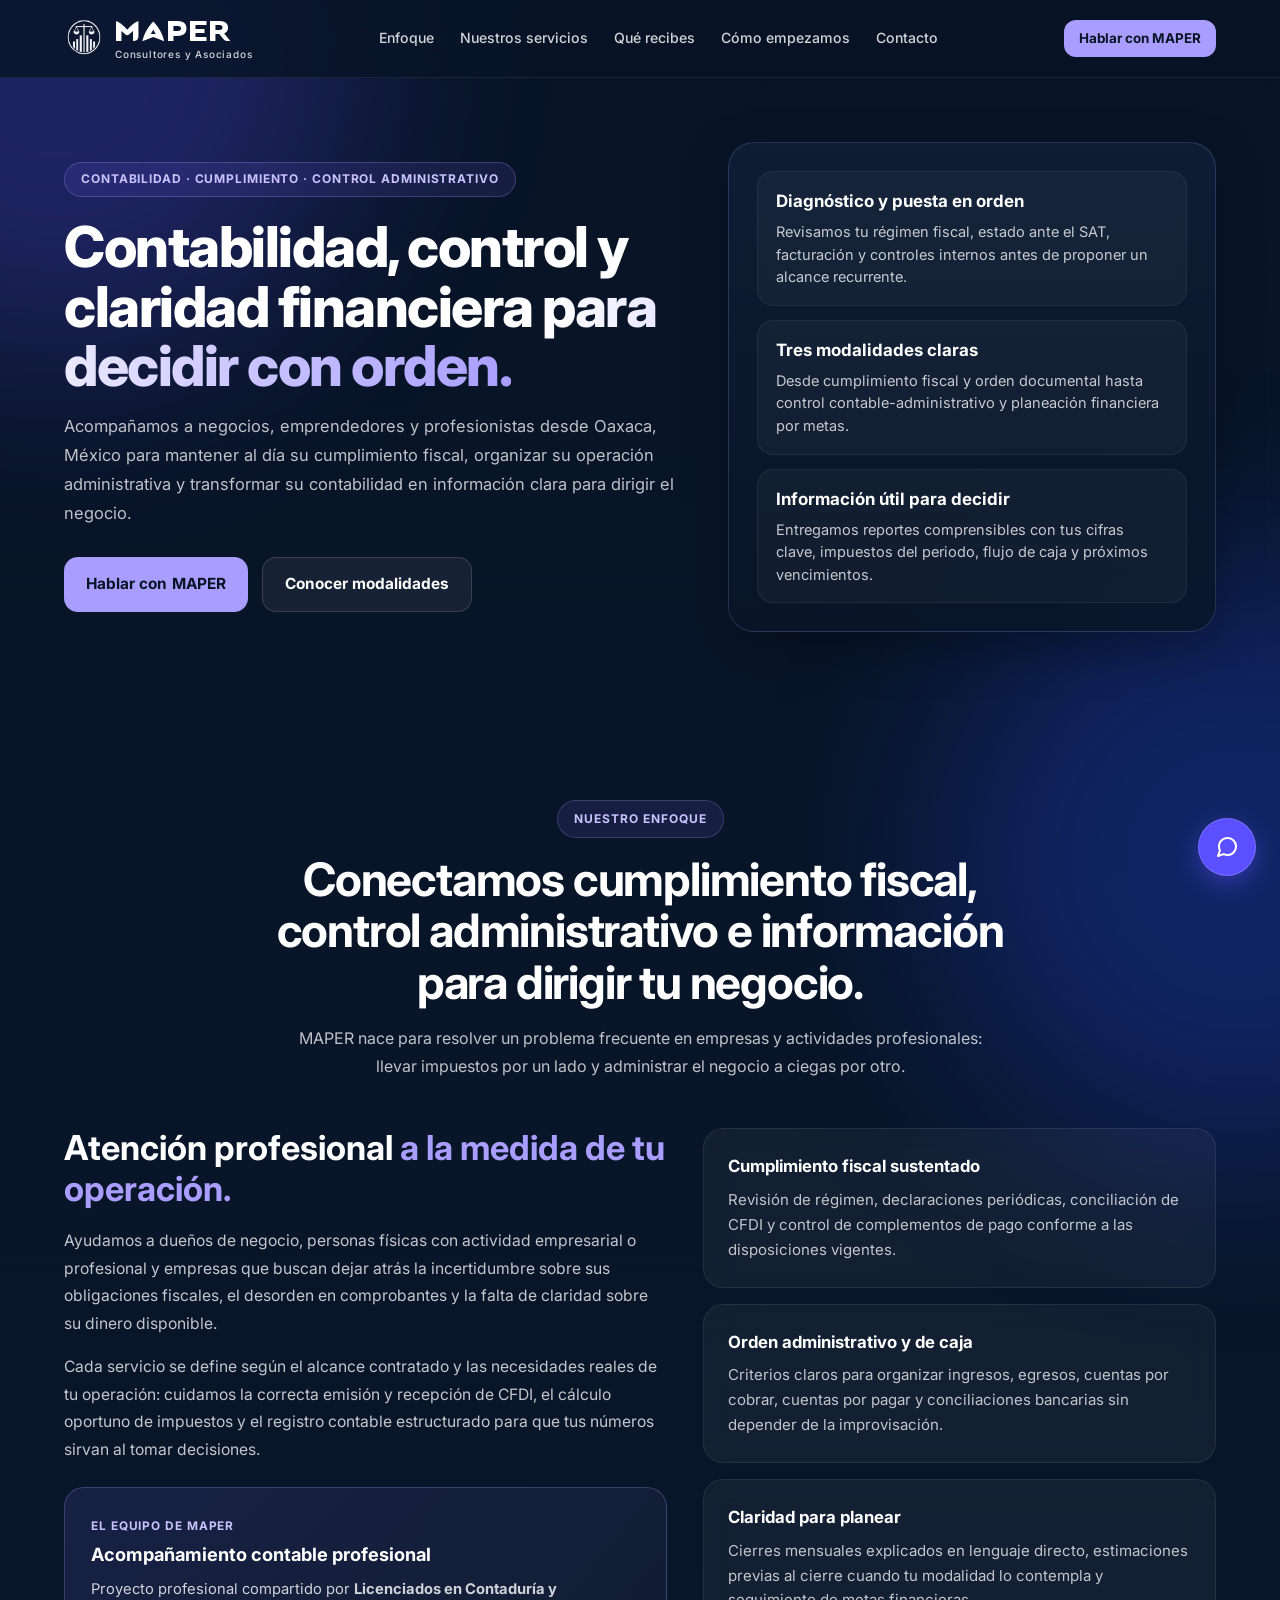
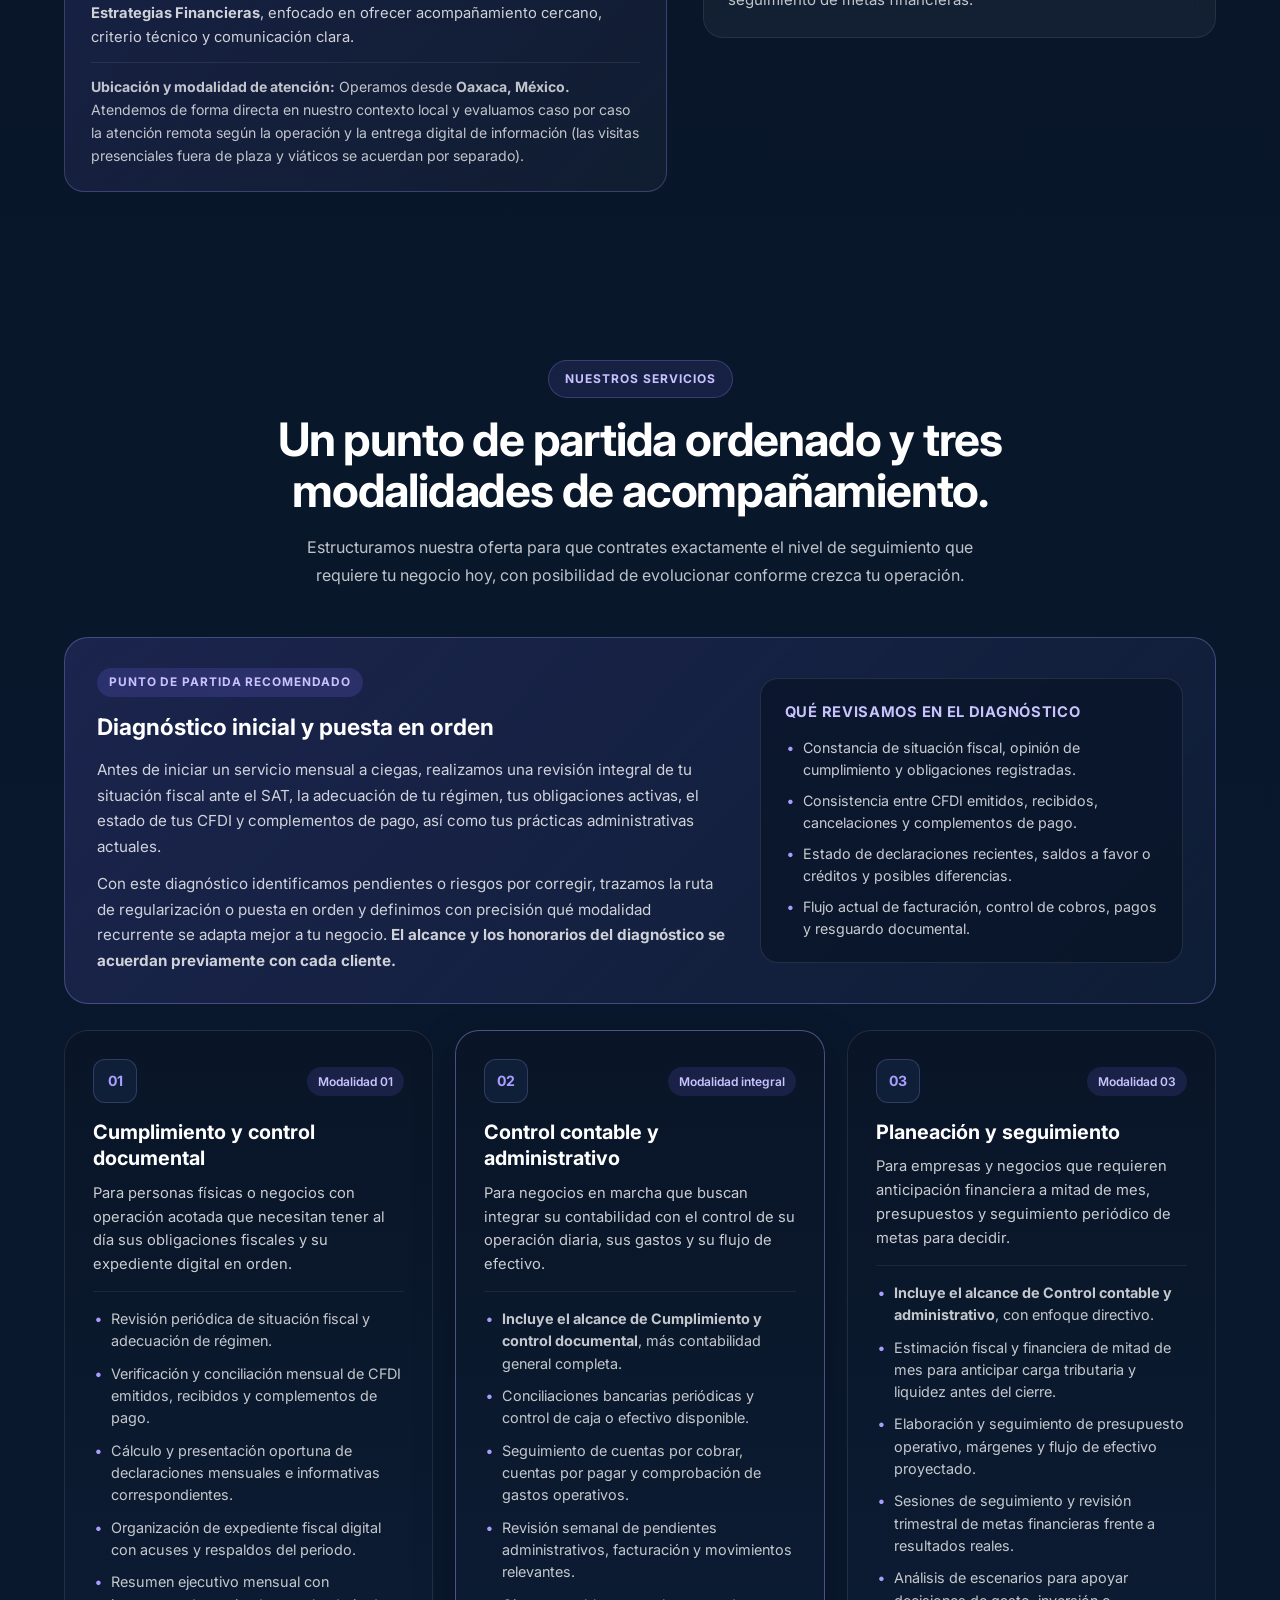
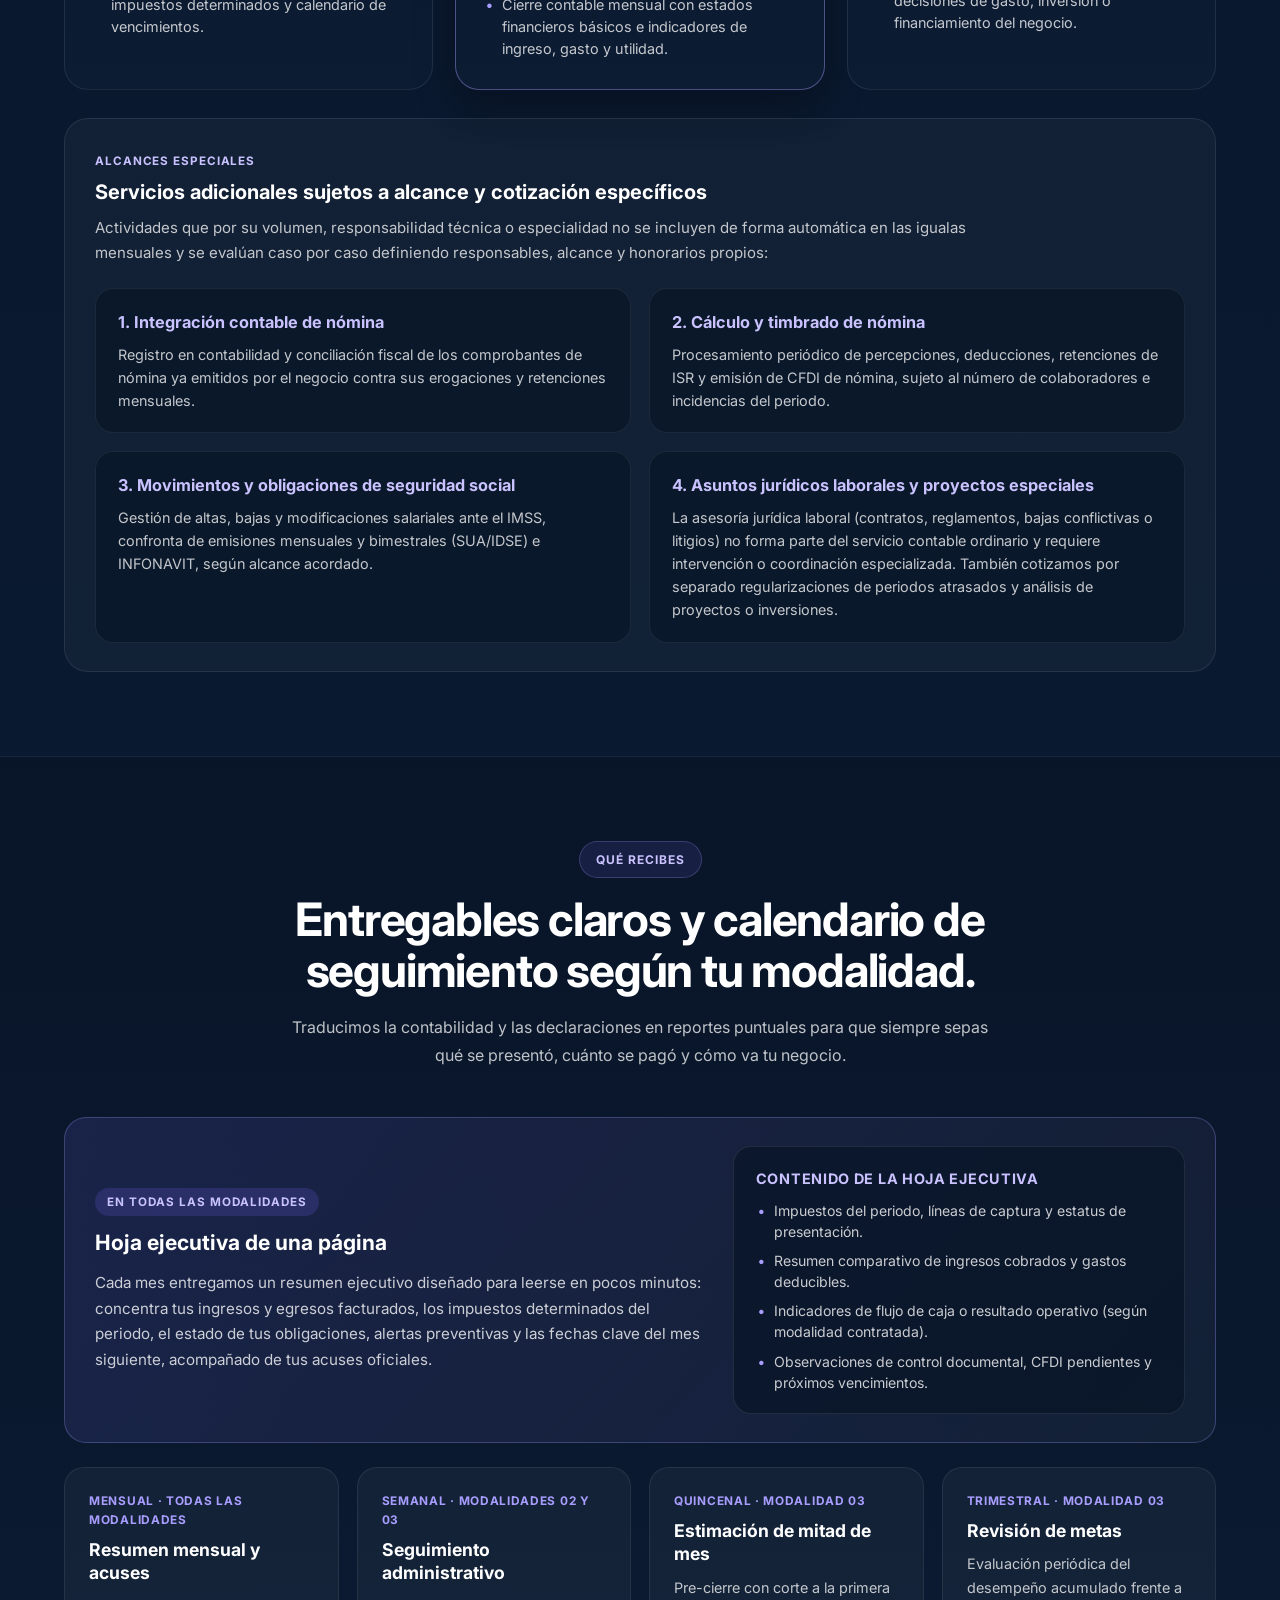
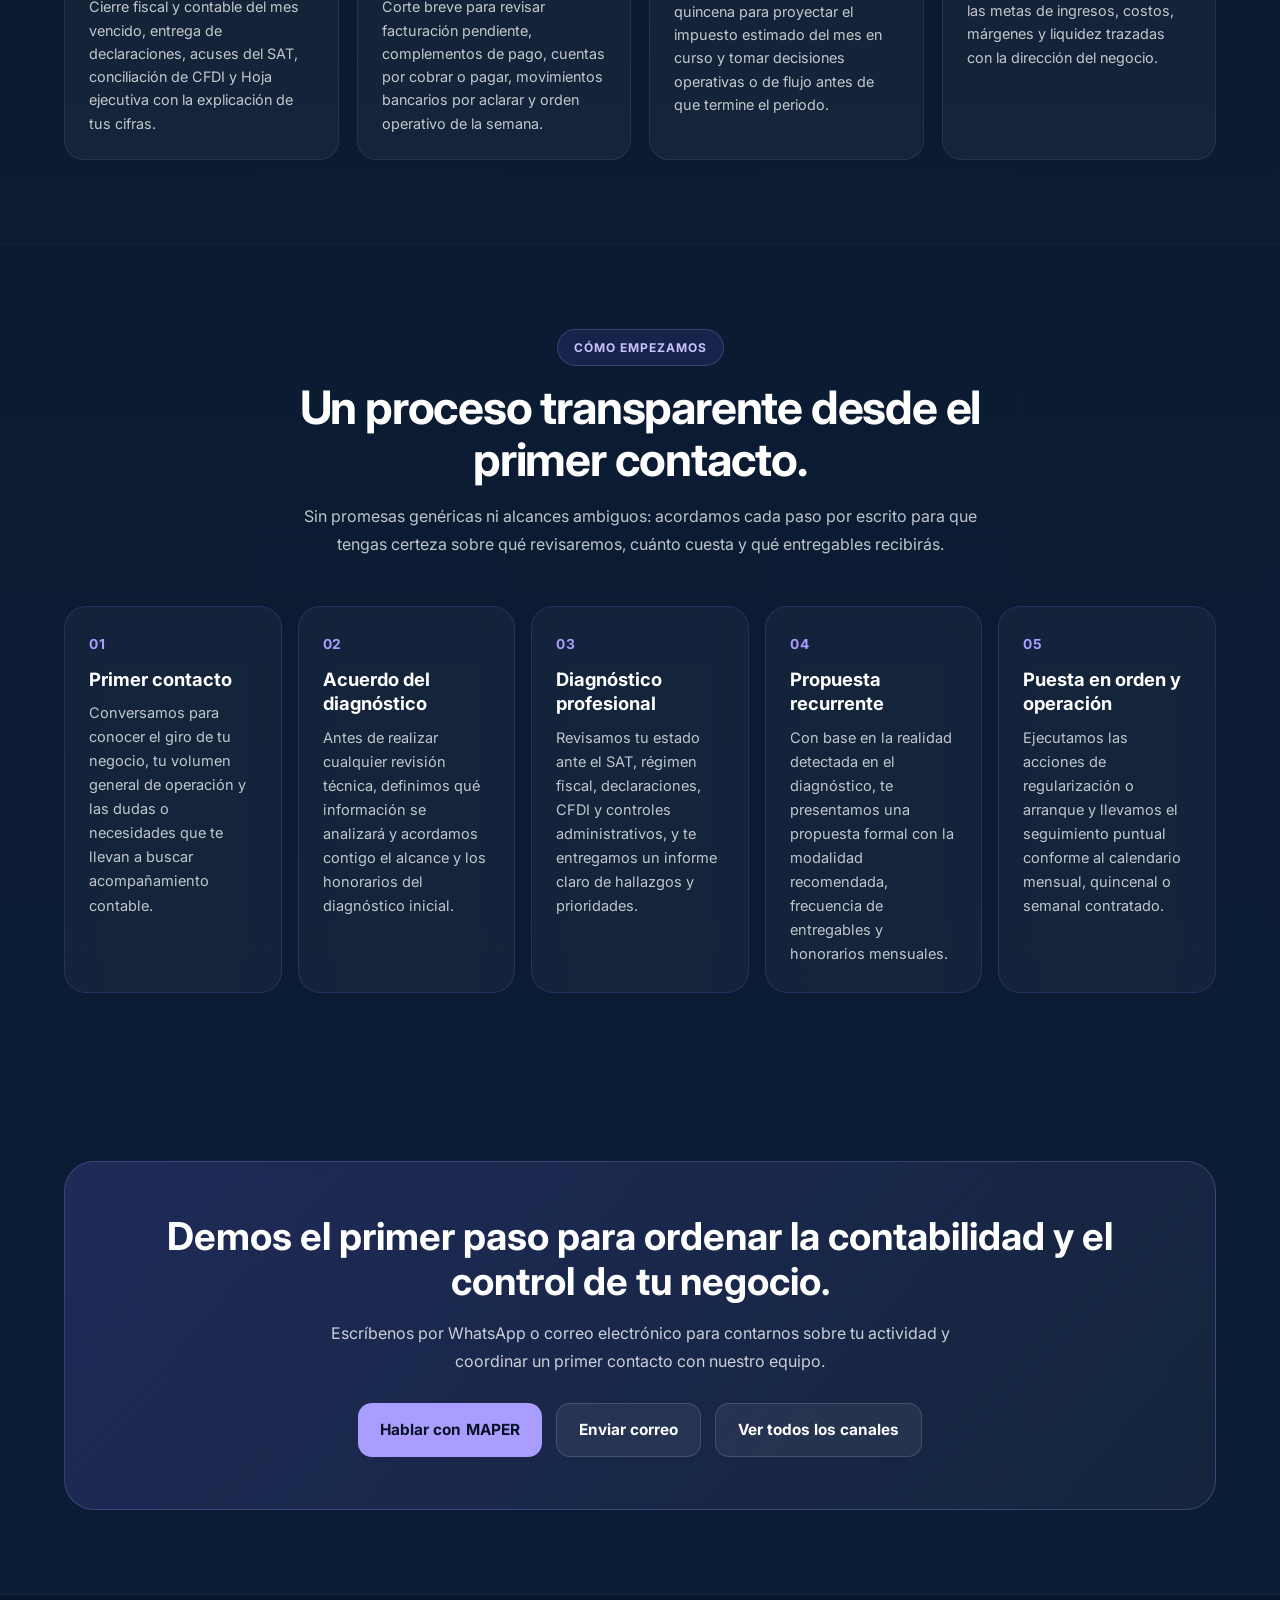
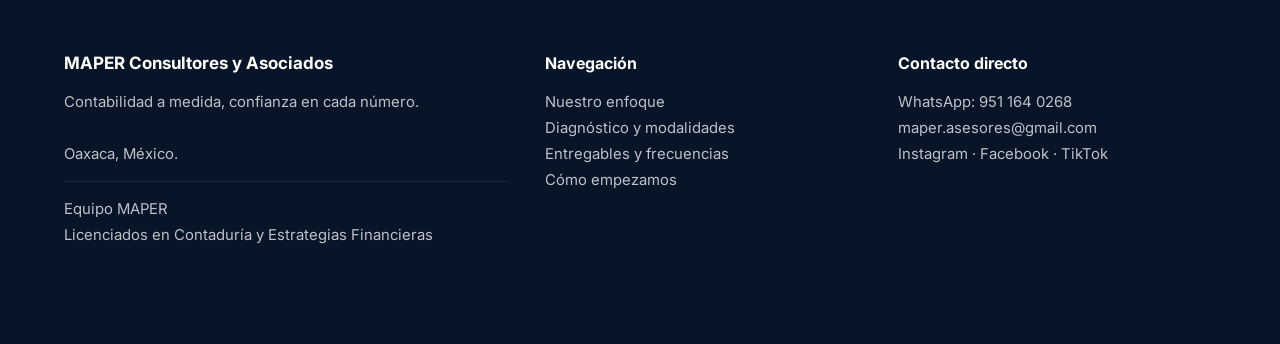
==== commit 7e10db26: "Retira nombres personales de las paginas publicas" ====
--- a/index.html
+++ b/index.html
@@ -221,8 +221,8 @@
 </p>
 
 <div class="founders-card">
-<span class="founders-label">Quiénes integran <span data-brand="name">MAPER</span></span>
-<h4>Othón Iván Pérez García y Jorge Martínez Méndez</h4>
+<span class="founders-label">El equipo de <span data-brand="name">MAPER</span></span>
+<h4>Acompañamiento contable profesional</h4>
 <p>
 Proyecto profesional compartido por <strong>Licenciados en Contaduría y Estrategias Financieras</strong>, enfocado en ofrecer acompañamiento cercano, criterio técnico y comunicación clara.
 </p>
@@ -648,7 +648,7 @@
 </h2>
 
 <p>
-Escríbenos por WhatsApp o correo electrónico para contarnos sobre tu actividad y coordinar un primer contacto con Othón Iván Pérez García y Jorge Martínez Méndez.
+Escríbenos por WhatsApp o correo electrónico para contarnos sobre tu actividad y coordinar un primer contacto con nuestro equipo.
 </p>
 
 <div class="buttons" style="justify-content:center;">
@@ -693,7 +693,7 @@
 </p>
 
 <p class="footer-note">
-Othón Iván Pérez García · Jorge Martínez Méndez<br>
+Equipo MAPER<br>
 Licenciados en Contaduría y Estrategias Financieras
 </p>
 
